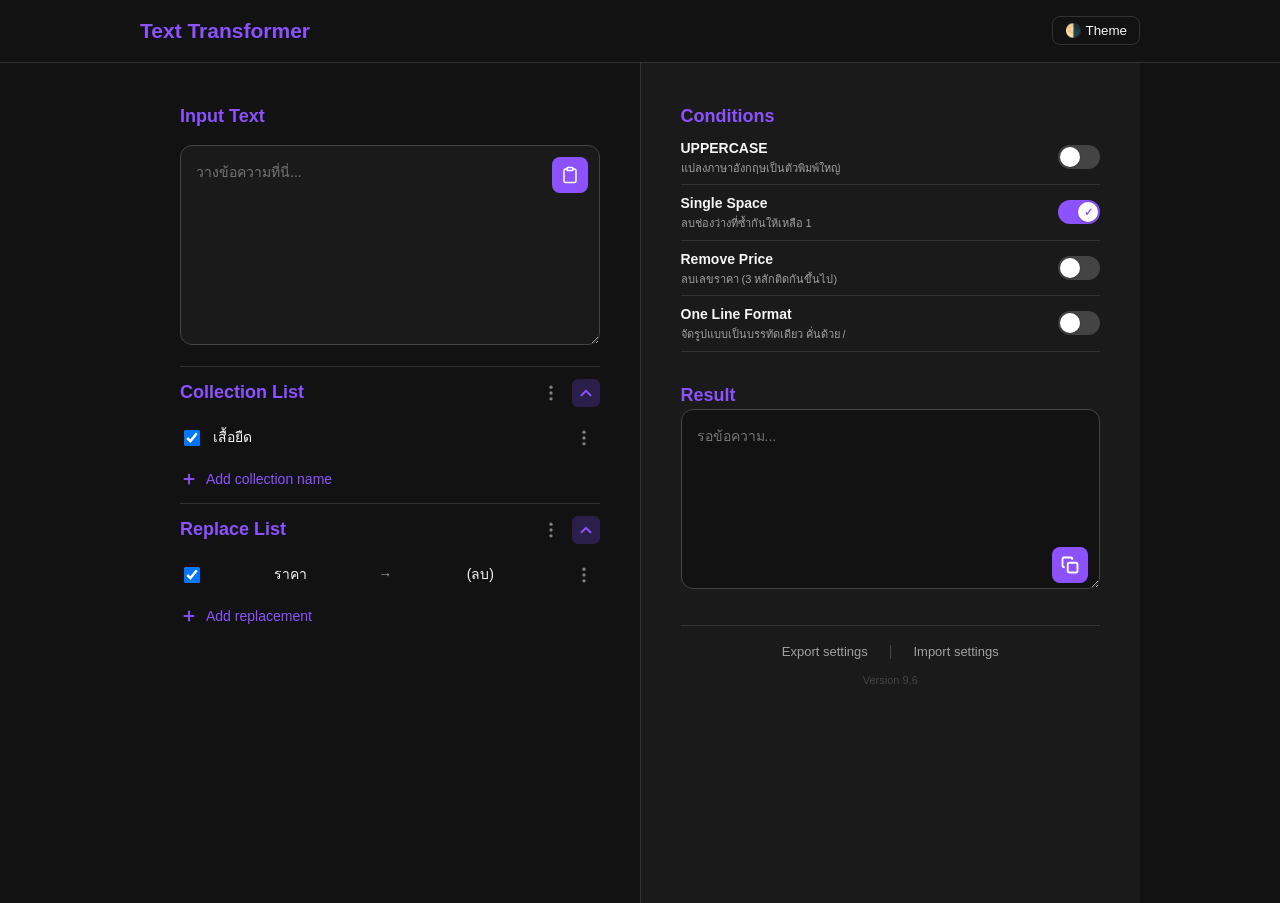
==== dashboard.html @ 45de8140 "Update dashboard.html" ====
<!DOCTYPE html>
<html lang="th" data-theme="dark">
<head>
    <meta charset="UTF-8">
    <meta name="viewport" content="width=device-width, initial-scale=1.0, maximum-scale=1.0, user-scalable=no">
    <title>Text Transformer V9.6</title>
    <style>
        /* --- Root & Theme --- */
        :root {
            --x-bg-main: hsl(0, 0%, 100%);
            --x-bg-subdued: hsl(0, 0%, 96%); 
            --x-border: hsl(0, 0%, 87%);
            --x-border-dark: hsl(0, 0%, 84%);
            --x-text-main: hsl(0, 0%, 0%);
            --x-text-subdued: hsl(0, 0%, 44%);
            --x-primary: #5b00ed; 
            --x-primary-hover: #4a00c2;
            --x-primary-light: #F5F6FF;
            --x-setting-gray: #808080;
            --x-danger: #D91C1C;
            --x-radius-base: 8px;
            --x-radius-large: 12px;
            --x-shadow-base: 0 4px 12px rgba(0, 0, 0, 0.1);
            --x-shadow-modal: 0 10px 30px rgba(0, 0, 0, 0.2);
            --x-font-family: -apple-system, BlinkMacSystemFont, "Segoe UI", Roboto, sans-serif;
        }

        [data-theme="dark"] {
            --x-bg-main: #121212; --x-bg-subdued: #1A1A1A; --x-border: #333333;
            --x-border-dark: #444444; --x-text-main: #F5F5F5; --x-text-subdued: #A0A0A0;
            --x-primary: #8C52FF; --x-primary-light: #2A1E4A;
        }

        html { font-size: 62.5%; }
        body { 
            font-family: var(--x-font-family); font-size: 1.4rem; line-height: 1.5;
            margin: 0; background-color: var(--x-bg-main); color: var(--x-text-main);
            display: flex; flex-direction: column; min-height: 100vh; overflow-x: hidden;
            transition: background-color 0.3s, color 0.3s;
        }

        ::-webkit-scrollbar { width: 0.6rem; height: 0.6rem; }
        ::-webkit-scrollbar-track { background: transparent; }
        ::-webkit-scrollbar-thumb { background-color: var(--x-border-dark); border-radius: 1rem; }

        /* Header */
        .top-header { background: var(--x-bg-main); border-bottom: 1px solid var(--x-border); padding: 1.5rem 2rem; position: sticky; top:0; z-index: 1000;}
        .header-content { max-width: 1000px; margin: 0 auto; display: flex; justify-content: space-between; align-items: center; }
        .header-logo { font-size: 2.1rem; font-weight: bold; color: var(--x-primary); }

        /* Layout */
        .layout-container { display: flex; flex: 1; width: 100%; max-width: 1000px; margin: 0 auto; align-items: flex-start;}
        .management-panel { flex: 1; padding: 4rem; box-sizing: border-box; }
        .summary-panel { 
            flex: 1; background-color: var(--x-bg-subdued); border-left: 1px solid var(--x-border);
            position: sticky; top: 6rem; height: calc(100vh - 6rem); padding: 4rem; box-sizing: border-box; overflow-y: auto;
        }

        /* --- Sections & Collapsible --- */
        .section-title { font-size: 1.8rem; font-weight: bold; color: var(--x-primary); margin: 0;}
        .collapsible-section { border-top: 1px solid var(--x-border); padding-top: 1rem; margin-top: 1rem; }
        .section-header { display: flex; justify-content: space-between; align-items: center; padding-bottom: 0.5rem; }
        
        .header-actions { display: flex; gap: 0.5rem; align-items: center; }

        .chevron-box { 
            background: var(--x-primary-light); color: var(--x-primary); 
            width: 2.8rem; height: 2.8rem; border-radius: 0.6rem; 
            display: flex; align-items: center; justify-content: center; 
            transition: transform 0.3s cubic-bezier(0.4, 0, 0.2, 1); cursor: pointer;
        }
        .collapsible-section.collapsed .chevron-box { transform: rotate(180deg); }
        .collapsible-section.collapsed .section-body { display: none; }

        /* Textarea Style */
        .output-wrapper { position: relative; width: 100%; margin-bottom: 1.5rem;}
        textarea.final-output { 
            width: 100%; background: var(--x-bg-subdued); border: 1px solid var(--x-border-dark); 
            border-radius: var(--x-radius-large); padding: 1.5rem; padding-bottom: 1.5rem; 
            font-family: inherit; font-size: 1.4rem; color: var(--x-text-main); resize: vertical; outline: none; box-sizing: border-box; transition: 0.2s;
        }
        textarea.final-output:focus { border-color: var(--x-primary); background: var(--x-bg-main); box-shadow: 0 0 0 1px var(--x-primary);}
        
        .btn-copy-inline {
            position: absolute; bottom: 1.2rem; right: 1.2rem;
            background: var(--x-primary); color: white; border: none;
            width: 3.6rem; height: 3.6rem; border-radius: var(--x-radius-base);
            display: flex; align-items: center; justify-content: center;
            cursor: pointer; transition: 0.2s;
        }
        .btn-copy-inline:hover { background: var(--x-primary-hover); }
        .btn-paste-inline { top: 1.2rem; bottom: auto; }

        /* --- iOS Toggle Switch --- */
        .shipping-item { display: flex; align-items: center; padding: 0.8rem 0; border-bottom: 1px solid var(--x-border); gap: 1rem; }
        .shipping-item:last-child { border-bottom: none; }
        .shipping-text { flex: 1; }
        .shipping-title { font-size: 1.4rem; font-weight: 600; color: var(--x-text-main); }
        .shipping-subtitle { font-size: 1.1rem; color: var(--x-text-subdued); margin-top: 0.1rem;}
        
        .ios-switch { position: relative; display: inline-block; width: 4.2rem; height: 2.4rem; flex-shrink: 0; }
        .ios-switch input { opacity: 0; width: 0; height: 0; }
        .slider { position: absolute; inset: 0; background-color: var(--x-border-dark); border-radius: 3rem; transition: .3s; cursor: pointer;}
        .slider:before { 
            position: absolute; content: ""; height: 2rem; width: 2rem; left: 0.2rem; bottom: 0.2rem; 
            background-color: white; border-radius: 50%; transition: .3s; 
            display: flex; align-items: center; justify-content: center; box-shadow: 0 1px 3px rgba(0,0,0,0.2);
            font-size: 1.1rem; font-weight: bold;
        }
        input:checked + .slider { background-color: var(--x-primary); }
        input:checked + .slider:before { transform: translateX(1.8rem); content: '✓'; color: var(--x-primary); }

        /* --- List --- */
        .list-item-row { 
            display: flex; align-items: center; gap: 1rem; padding: 0.8rem 0; 
            border-bottom: 1px solid var(--x-border); background: transparent; 
        }
        .list-item-row:last-child { border-bottom: none; }
        
        .list-info { flex: 1; font-size: 1.4rem; color: var(--x-text-main); width: 100%;}
        .list-info.grid-mode { display: grid; grid-template-columns: 1fr 2rem 1fr; gap: 0.8rem; align-items: center; }
        .list-pill { font-weight: 500; white-space: nowrap; overflow: hidden; text-overflow: ellipsis; background: transparent; border: none; padding: 0; width: 100%; }
        .list-pill.center-text { text-align: center; }

        .btn-add { 
            width: 100%; text-align: left; background: transparent; border: none; 
            color: var(--x-primary); font-size: 1.4rem; cursor: pointer; padding: 0.8rem 0 0.5rem 0; 
            display: flex; align-items: center; gap: 0.8rem; font-weight: 500;
        }
        .btn-add svg { stroke-width: 2.5; width: 1.8rem; height: 1.8rem; }
        .btn-add:hover { text-decoration: underline; }

        /* --- Dropdown Menu --- */
        .dropdown-container { position: relative; display: inline-block; }
        .dropdown-menu {
            position: absolute; right: 0; top: calc(100% + 8px);
            background: var(--x-bg-main); border: 1px solid var(--x-border);
            border-radius: var(--x-radius-base); box-shadow: var(--x-shadow-base);
            z-index: 2000; min-width: 140px; display: none; flex-direction: column;
            padding: 8px 0;
        }
        .dropdown-menu.show { display: flex; }
        .dropdown-item { padding: 10px 16px; cursor: pointer; font-size: 1.4rem; color: var(--x-text-main); transition: 0.2s; white-space: nowrap;}
        .dropdown-item:hover { background: var(--x-bg-subdued); }
        .dropdown-item.edit { color: var(--x-primary); }
        .dropdown-item.delete { color: var(--x-danger); }
        
        .option-btn { 
            width: 3.2rem; height: 3.2rem; background: transparent; color: var(--x-setting-gray); 
            border-radius: 50%; display: flex; align-items: center; justify-content: center; 
            border: none; cursor: pointer; padding: 0; transition: 0.2s;
        }
        .option-btn:hover { background: var(--x-bg-subdued); color: var(--x-text-main); }

        /* --- Modal Popup System --- */
        .modal-overlay {
            position: fixed; inset: 0; background: rgba(0,0,0,0.5); z-index: 3000;
            display: none; align-items: center; justify-content: center; opacity: 0; transition: 0.3s;
        }
        .modal-overlay.show { display: flex; opacity: 1; }
        .modal-overlay.top-tier { z-index: 4000; } 
        
        .modal-content {
            background: var(--x-bg-main); border-radius: var(--x-radius-large); width: 100%; max-width: 400px;
            box-shadow: var(--x-shadow-modal); overflow: hidden; transform: translateY(20px); transition: 0.3s;
        }
        .modal-header { padding: 2rem; border-bottom: 1px solid var(--x-border); font-size: 1.6rem; font-weight: bold; color: var(--x-text-main); }
        .modal-body { padding: 2rem; display: flex; flex-direction: column; gap: 1.5rem; }
        .modal-body label { font-size: 1.3rem; color: var(--x-text-subdued); font-weight: 500; margin-bottom: -0.5rem;}
        .modal-body input { 
            width: 100%; background: transparent; border: 1px solid var(--x-border-dark); 
            padding: 1.2rem; border-radius: var(--x-radius-base); color: var(--x-text-main); font-size: 1.4rem; box-sizing: border-box;
        }
        .modal-body input:focus { border-color: var(--x-primary); outline: none; }
        .modal-footer { padding: 1.5rem 2rem; border-top: 1px solid var(--x-border); display: flex; justify-content: flex-end; gap: 1rem; background: var(--x-bg-subdued);}
        
        .btn-modal { padding: 1rem 1.6rem; border-radius: var(--x-radius-base); border: 1px solid var(--x-border-dark); background: var(--x-bg-main); color: var(--x-text-main); cursor: pointer; font-size: 1.4rem; font-weight: 500;}
        .btn-modal.save { background: var(--x-primary); color: white; border-color: var(--x-primary); }

        /* Footer */
        .footer-links { display: flex; gap: 1.5rem; justify-content: center; align-items: center; margin-top: 3rem; padding-top: 1.5rem; border-top: 1px solid var(--x-border); }
        .btn-text { background: none; border: none; color: var(--x-text-subdued); cursor: pointer; font-size: 1.3rem; }

        @media (max-width: 800px) {
            .layout-container { flex-direction: column; }
            .summary-panel { position: static; height: auto; border-left: none; width: 100%; border-top: 1px solid var(--x-border); padding: 3rem 2rem;}
            .management-panel { padding: 3rem 2rem; width: 100%; }
        }
    </style>
</head>
<body>

    <header class="top-header">
        <div class="header-content">
            <div class="header-logo">Text Transformer</div>
            <button onclick="toggleTheme()" style="background:none; border:1px solid var(--x-border); padding:0.6rem 1.2rem; border-radius:var(--x-radius-base); cursor:pointer; color:inherit; font-weight:500;">🌗 Theme</button>
        </div>
    </header>

    <div class="layout-container">
        <main class="management-panel">
            <div style="margin-bottom: 1.5rem;"><h2 class="section-title">Input Text</h2></div>
            <div class="output-wrapper">
                <textarea id="inputText" class="final-output" style="min-height: 200px;" placeholder="วางข้อความที่นี่..." oninput="processText()"></textarea>
                <button class="btn-copy-inline btn-paste-inline" onclick="pasteText()" title="Paste Text">
                    <svg width="18" height="18" viewBox="0 0 24 24" fill="none" stroke="currentColor" stroke-width="2" stroke-linecap="round" stroke-linejoin="round"><path d="M16 4h2a2 2 0 0 1 2 2v14a2 2 0 0 1-2 2H6a2 2 0 0 1-2-2V6a2 2 0 0 1 2-2h2"></path><rect x="8" y="2" width="8" height="4" rx="1" ry="1"></rect></svg>
                </button>
            </div>

            <div class="collapsible-section" id="sec-collection">
                <div class="section-header">
                    <h2 class="section-title">Collection List</h2>
                    <div class="header-actions">
                        <div class="dropdown-container">
                            <button class="option-btn" onclick="toggleDropdown(event, this)">
                                <svg viewBox="0 0 24 24" width="20" height="20" fill="currentColor"><circle cx="12" cy="5" r="2"/><circle cx="12" cy="12" r="2"/><circle cx="12" cy="19" r="2"/></svg>
                            </button>
                            <div class="dropdown-menu">
                                <div class="dropdown-item" onclick="bulkAction('collection', 'selectAll')">Select All</div>
                                <div class="dropdown-item" onclick="bulkAction('collection', 'deselectAll')">Deselect All</div>
                                <div class="dropdown-item delete" onclick="bulkAction('collection', 'deleteSelected')">Delete Selected</div>
                            </div>
                        </div>
                        <div class="chevron-box" onclick="toggleSection('sec-collection')">
                            <svg width="18" height="18" viewBox="0 0 24 24" fill="none" stroke="currentColor" stroke-width="2.5" stroke-linecap="round"><polyline points="18 15 12 9 6 15"></polyline></svg>
                        </div>
                    </div>
                </div>
                <div class="section-body">
                    <div id="collectionInputs"></div>
                    <button class="btn-add" onclick="openModal('collection')">
                        <svg viewBox="0 0 24 24" fill="none" stroke="currentColor"><line x1="12" y1="5" x2="12" y2="19"></line><line x1="5" y1="12" x2="19" y2="12"></line></svg>
                        Add collection name
                    </button>
                </div>
            </div>

            <div class="collapsible-section" id="sec-replace">
                <div class="section-header">
                    <h2 class="section-title">Replace List</h2>
                    <div class="header-actions">
                        <div class="dropdown-container">
                            <button class="option-btn" onclick="toggleDropdown(event, this)">
                                <svg viewBox="0 0 24 24" width="20" height="20" fill="currentColor"><circle cx="12" cy="5" r="2"/><circle cx="12" cy="12" r="2"/><circle cx="12" cy="19" r="2"/></svg>
                            </button>
                            <div class="dropdown-menu">
                                <div class="dropdown-item" onclick="bulkAction('replace', 'selectAll')">Select All</div>
                                <div class="dropdown-item" onclick="bulkAction('replace', 'deselectAll')">Deselect All</div>
                                <div class="dropdown-item delete" onclick="bulkAction('replace', 'deleteSelected')">Delete Selected</div>
                            </div>
                        </div>
                        <div class="chevron-box" onclick="toggleSection('sec-replace')">
                            <svg width="18" height="18" viewBox="0 0 24 24" fill="none" stroke="currentColor" stroke-width="2.5" stroke-linecap="round"><polyline points="18 15 12 9 6 15"></polyline></svg>
                        </div>
                    </div>
                </div>
                <div class="section-body">
                    <div id="replaceInputs"></div>
                    <button class="btn-add" onclick="openModal('replace')">
                        <svg viewBox="0 0 24 24" fill="none" stroke="currentColor"><line x1="12" y1="5" x2="12" y2="19"></line><line x1="5" y1="12" x2="19" y2="12"></line></svg>
                        Add replacement
                    </button>
                </div>
            </div>
        </main>

        <aside class="summary-panel">
            <h2 class="section-title" style="margin-top:0;">Conditions</h2>

            <div class="shipping-item">
                <div class="shipping-text">
                    <div class="shipping-title">UPPERCASE</div>
                    <div class="shipping-subtitle">แปลงภาษาอังกฤษเป็นตัวพิมพ์ใหญ่</div>
                </div>
                <label class="ios-switch"><input type="checkbox" class="save-state" id="opt_upper" onchange="processText()"><span class="slider"></span></label>
            </div>
            
            <div class="shipping-item">
                <div class="shipping-text">
                    <div class="shipping-title">Single Space</div>
                    <div class="shipping-subtitle">ลบช่องว่างที่ซ้ำกันให้เหลือ 1</div>
                </div>
                <label class="ios-switch"><input type="checkbox" class="save-state" id="opt_clean_space" onchange="processText()" checked><span class="slider"></span></label>
            </div>
            
            <div class="shipping-item">
                <div class="shipping-text">
                    <div class="shipping-title">Remove Price</div>
                    <div class="shipping-subtitle">ลบเลขราคา (3 หลักติดกันขึ้นไป)</div>
                </div>
                <label class="ios-switch"><input type="checkbox" class="save-state" id="opt_remove_prices" onchange="processText()"><span class="slider"></span></label>
            </div>

            <div class="shipping-item">
                <div class="shipping-text">
                    <div class="shipping-title">One Line Format</div>
                    <div class="shipping-subtitle">จัดรูปแบบเป็นบรรทัดเดียว คั่นด้วย /</div>
                </div>
                <label class="ios-switch"><input type="checkbox" class="save-state" id="opt_one_line" onchange="processText()"><span class="slider"></span></label>
            </div>

            <h2 class="section-title" style="margin-top:3rem;">Result</h2>
            <div class="output-wrapper" style="margin-bottom: 0;">
                <textarea id="outputText" class="final-output" style="min-height: 180px; background: var(--x-bg-main);" readonly placeholder="รอข้อความ..."></textarea>
                <button class="btn-copy-inline" onclick="copyText(this)" title="Copy Result">
                    <svg width="18" height="18" viewBox="0 0 24 24" fill="none" stroke="currentColor" stroke-width="2.5"><rect x="9" y="9" width="13" height="13" rx="2" ry="2"></rect><path d="M5 15H4a2 2 0 0 1-2-2V4a2 2 0 0 1 2-2h9a2 2 0 0 1 2 2v1"></path></svg>
                </button>
            </div>

            <div class="footer-links">
                <button class="btn-text" onclick="exportData()">Export settings</button>
                <span style="color:var(--x-border-dark);">|</span>
                <button class="btn-text" onclick="importData()">Import settings</button>
            </div>
            <div style="text-align: center; color: var(--x-border-dark); font-size: 1.1rem; margin-top: 1rem;">Version 9.6</div>
        </aside>
    </div>

    <div class="modal-overlay" id="generalModal">
        <div class="modal-content">
            <div class="modal-header" id="modalTitle">Add Item</div>
            <div class="modal-body">
                <div><label id="lblFrom">ข้อความ</label><input type="text" id="modalFrom" placeholder="..."></div>
                <div id="modalToContainer"><label>เปลี่ยนเป็น (To)</label><input type="text" id="modalTo" placeholder="เว้นว่าง = ลบ"></div>
            </div>
            <div class="modal-footer">
                <button class="btn-modal" onclick="closeModal()">Cancel</button>
                <button class="btn-modal save" onclick="saveModal()">Save</button>
            </div>
        </div>
    </div>

    <div class="modal-overlay top-tier" id="sysModal">
        <div class="modal-content">
            <div class="modal-header" id="sysModalTitle">Alert</div>
            <div class="modal-body"><div id="sysModalMessage"></div><input type="text" id="sysModalInput" style="display:none; width: 100%;"></div>
            <div class="modal-footer">
                <button class="btn-modal" id="sysModalCancel" onclick="closeSysModal()">Cancel</button>
                <button class="btn-modal save" id="sysModalConfirm">OK</button>
            </div>
        </div>
    </div>

    <script>
        let currentEditingRow = null;
        let currentModalMode = 'replace';

        const savedTheme = localStorage.getItem('tt_theme') || 'dark';
        document.documentElement.setAttribute('data-theme', savedTheme);

        function toggleTheme() {
            const current = document.documentElement.getAttribute('data-theme');
            const target = current === 'dark' ? 'light' : 'dark';
            document.documentElement.setAttribute('data-theme', target);
            localStorage.setItem('tt_theme', target);
        }

        // --- System Modal ---
        let sysModalCallback = null;
        function showSystemModal(config) {
            document.getElementById('sysModalTitle').innerText = config.title || 'Notification';
            const msgEl = document.getElementById('sysModalMessage');
            if(config.message) { msgEl.innerHTML = config.message; msgEl.style.display = 'block'; }
            else { msgEl.style.display = 'none'; }
            const inpEl = document.getElementById('sysModalInput');
            if(config.type === 'prompt') { inpEl.style.display = 'block'; inpEl.value = config.value || ''; if(config.readonly) inpEl.setAttribute('readonly', 'true'); else inpEl.removeAttribute('readonly'); }
            else { inpEl.style.display = 'none'; }
            if(config.hideCancel) document.getElementById('sysModalCancel').style.display = 'none';
            else document.getElementById('sysModalCancel').style.display = 'block';
            sysModalCallback = config.onConfirm || null;
            document.getElementById('sysModal').classList.add('show');
            if(config.type === 'prompt' && !config.readonly) setTimeout(() => inpEl.focus(), 100);
        }
        function closeSysModal() { document.getElementById('sysModal').classList.remove('show'); }
        document.getElementById('sysModalConfirm').onclick = () => {
            let val = document.getElementById('sysModalInput').value;
            if (sysModalCallback) sysModalCallback(val);
            closeSysModal();
        };

        function toggleSection(id) {
            document.getElementById(id).classList.toggle('collapsed');
            saveSettings(); 
        }

        function toggleDropdown(e, btn) {
            e.stopPropagation();
            const menu = btn.nextElementSibling;
            const isShowing = menu.classList.contains('show');
            document.querySelectorAll('.dropdown-menu').forEach(m => m.classList.remove('show'));
            if (!isShowing) menu.classList.add('show');
        }
        window.onclick = () => document.querySelectorAll('.dropdown-menu').forEach(m => m.classList.remove('show'));

        // --- Bulk Actions ---
        function bulkAction(type, action) {
            const containerId = type === 'collection' ? 'collectionInputs' : 'replaceInputs';
            const container = document.getElementById(containerId);
            if (!container) return;

            if (action === 'selectAll') {
                container.querySelectorAll('.list-check').forEach(cb => cb.checked = true);
                processText();
            } else if (action === 'deselectAll') {
                container.querySelectorAll('.list-check').forEach(cb => cb.checked = false);
                processText();
            } else if (action === 'deleteSelected') {
                const selectedRows = Array.from(container.querySelectorAll('.list-item-row')).filter(row => row.querySelector('.list-check').checked);
                
                if (selectedRows.length === 0) {
                    showSystemModal({ type: 'alert', title: 'แจ้งเตือน', message: 'กรุณาเลือกอย่างน้อย 1 รายการเพื่อลบ', hideCancel: true });
                    return;
                }
                
                showSystemModal({
                    title: 'ยืนยันการลบ',
                    message: `คุณต้องการลบ ${selectedRows.length} รายการที่เลือก ใช่หรือไม่?`,
                    onConfirm: () => {
                        selectedRows.forEach(row => row.remove());
                        processText();
                    }
                });
            }
        }

        function renderListRow(mode, from, to = "", checked = true) {
            const container = document.getElementById(mode === 'replace' ? 'replaceInputs' : 'collectionInputs');
            const row = document.createElement('div');
            row.className = 'list-item-row';
            let infoHtml = mode === 'replace' ? 
                `<div class="list-info grid-mode"><div class="list-pill center-text rep-from-text">${from}</div><div style="color:var(--x-text-subdued); text-align:center;">→</div><div class="list-pill center-text rep-to-text">${to || '(ลบ)'}</div></div>` :
                `<div class="list-info block-mode"><div class="list-pill left-text rep-from-text">${from}</div></div>`;
            row.innerHTML = `<input type="checkbox" class="list-check" ${checked ? 'checked' : ''} onchange="processText()" style="width:1.6rem; height:1.6rem;">${infoHtml}<input type="hidden" class="val-from" value="${from}">${mode === 'replace' ? `<input type="hidden" class="val-to" value="${to}">` : ''}<div class="dropdown-container"><button class="option-btn" onclick="toggleDropdown(event, this)"><svg viewBox="0 0 24 24" width="20" height="20" fill="currentColor"><circle cx="12" cy="5" r="2"/><circle cx="12" cy="12" r="2"/><circle cx="12" cy="19" r="2"/></svg></button><div class="dropdown-menu"><div class="dropdown-item edit" onclick="openModal('${mode}', this)">Edit</div><div class="dropdown-item delete" onclick="deleteListRow(this)">Delete</div></div></div>`;
            container.appendChild(row);
        }

        function deleteListRow(btn) { btn.closest('.list-item-row').remove(); processText(); }

        function openModal(mode, btn = null) {
            currentModalMode = mode;
            currentEditingRow = btn ? btn.closest('.list-item-row') : null;
            document.getElementById('modalTitle').innerText = mode === 'replace' ? 'Replacement' : 'Collection';
            document.getElementById('modalToContainer').style.display = mode === 'replace' ? 'block' : 'none';
            document.getElementById('modalFrom').value = currentEditingRow ? currentEditingRow.querySelector('.val-from').value : '';
            if(mode === 'replace') document.getElementById('modalTo').value = currentEditingRow ? currentEditingRow.querySelector('.val-to').value : '';
            document.getElementById('generalModal').classList.add('show');
        }

        function closeModal() { document.getElementById('generalModal').classList.remove('show'); }

        function saveModal() {
            const from = document.getElementById('modalFrom').value.trim();
            const to = document.getElementById('modalTo').value.trim();
            if(!from) return;
            if(currentEditingRow) {
                currentEditingRow.querySelector('.val-from').value = from;
                currentEditingRow.querySelector('.rep-from-text').innerText = from;
                if(currentModalMode === 'replace') {
                    currentEditingRow.querySelector('.val-to').value = to;
                    currentEditingRow.querySelector('.rep-to-text').innerText = to || '(ลบ)';
                }
            } else renderListRow(currentModalMode, from, to, true);
            closeModal(); processText();
        }

        // --- Core Logic V9.6 (Strict One-Line Formatting) ---
        function processText() {
            let originalText = document.getElementById('inputText').value;
            let text = originalText;

            // 1. Replace List 
            document.querySelectorAll('#replaceInputs .list-item-row').forEach(row => {
                if (row.querySelector('.list-check').checked) {
                    const from = row.querySelector('.val-from').value;
                    const to = row.querySelector('.val-to').value;
                    if (from) text = text.replace(new RegExp(from.replace(/[.*+?^${}()|[\]\\]/g, '\\$&'), 'gi'), to);
                }
            });

            // 2. Detect Collections 
            let activeCols = Array.from(document.querySelectorAll('#collectionInputs .list-item-row'))
                .filter(r => r.querySelector('.list-check').checked)
                .map(r => r.querySelector('.val-from').value.toUpperCase());

            let lines = text.split('\n').map(s => s.trim()).filter(s => s !== '');
            
            let blocks = [];
            let currentBlock = { colName: "", items: [] };

            for (let line of lines) {
                let isCollection = activeCols.find(c => line.toUpperCase().includes(c));
                
                if (isCollection) {
                    if (currentBlock.colName || currentBlock.items.length > 0) {
                        blocks.push(currentBlock);
                    }
                    currentBlock = { colName: line, items: [] };
                } else {
                    currentBlock.items.push(line);
                }
            }
            if (currentBlock.colName || currentBlock.items.length > 0) {
                blocks.push(currentBlock);
            }

            // 3. จัด Format การแสดงผล 
            let isOneLine = document.getElementById('opt_one_line').checked;
            
            let formattedBlocks = blocks.map(block => {
                if (block.items.length === 0) {
                    return block.colName ? `${block.colName} =` : "";
                }

                let itemsStr = isOneLine ? block.items.join(' / ') : block.items.join('\n');
                
                if (block.colName) {
                    return isOneLine ? `${block.colName} = ${itemsStr}` : `${block.colName} =\n${itemsStr}`;
                } else {
                    return itemsStr;
                }
            }).filter(str => str !== ""); // กรองบรรทัดว่างออก

            // --- หัวใจสำคัญของ V9.6: ถ้าเปิด One Line ให้เอาบล็อกมาต่อกันด้วย / แทนการขึ้นบรรทัดใหม่ ---
            let final = isOneLine ? formattedBlocks.join(' / ') : formattedBlocks.join('\n');

            // 4. Conditions
            if (document.getElementById('opt_upper').checked) final = final.toUpperCase();
            if (document.getElementById('opt_remove_prices').checked) final = final.replace(/\d{3,}/g, '');
            if (document.getElementById('opt_clean_space').checked) final = final.replace(/ {2,}/g, ' ');

            // ทำความสะอาดพวก / ซ้อน / เผื่อไว้
            document.getElementById('outputText').value = final.replace(/ = \/ /g, ' = ').replace(/ = $/g, ' =').trim();
            saveSettings();
        }

        function saveSettings() {
            const settings = { options: {}, replaceList: [], collectionList: [], layout: {} };
            document.querySelectorAll('.save-state').forEach(el => settings.options[el.id] = el.checked);
            settings.layout = { col: document.getElementById('sec-collection').classList.contains('collapsed'), rep: document.getElementById('sec-replace').classList.contains('collapsed') };
            document.querySelectorAll('#replaceInputs .list-item-row').forEach(r => settings.replaceList.push({ f: r.querySelector('.val-from').value, t: r.querySelector('.val-to').value, a: r.querySelector('.list-check').checked }));
            document.querySelectorAll('#collectionInputs .list-item-row').forEach(r => settings.collectionList.push({ f: r.querySelector('.val-from').value, a: r.querySelector('.list-check').checked }));
            localStorage.setItem('tt_config_v9_6', JSON.stringify(settings));
        }

        function loadSettings() {
            const saved = localStorage.getItem('tt_config_v9_6') || localStorage.getItem('tt_config_v9_5');
            if (saved) {
                const config = JSON.parse(saved);
                for (let id in config.options) if (document.getElementById(id)) document.getElementById(id).checked = config.options[id];
                if(config.layout.col) document.getElementById('sec-collection').classList.add('collapsed');
                if(config.layout.rep) document.getElementById('sec-replace').classList.add('collapsed');
                config.replaceList.forEach(i => renderListRow('replace', i.f, i.t, i.a));
                config.collectionList.forEach(i => renderListRow('collection', i.f, "", i.a));
            } else {
                renderListRow('replace', "ราคา", ""); renderListRow('collection', "เสื้อยืด", "");
            }
            processText();
        }

        function exportData() {
            const encoded = btoa(encodeURIComponent(localStorage.getItem('tt_config_v9_6')));
            showSystemModal({ type: 'prompt', title: 'Export', message: 'คัดลอกรหัสนี้ไปใช้ Import:', value: encoded, readonly: true, hideCancel: true });
        }

        function importData() {
            showSystemModal({ type: 'prompt', title: 'Import', message: 'วางรหัส Export ที่นี่:', onConfirm: (code) => {
                try { const decoded = decodeURIComponent(atob(code)); JSON.parse(decoded); localStorage.setItem('tt_config_v9_6', decoded); loadSettings(); } catch(e) {}
            }});
        }

        async function pasteText() { try { document.getElementById('inputText').value = await navigator.clipboard.readText(); processText(); } catch (e) {} }
        
        function copyText(btn) { 
            const el = document.getElementById('outputText'); 
            el.select(); 
            document.execCommand('copy'); 
            window.getSelection().removeAllRanges();
            btn.style.transform = 'scale(0.9)';
            setTimeout(() => btn.style.transform = 'scale(1)', 150);
        }

        window.onload = loadSettings;
    </script>
</body>
</html>
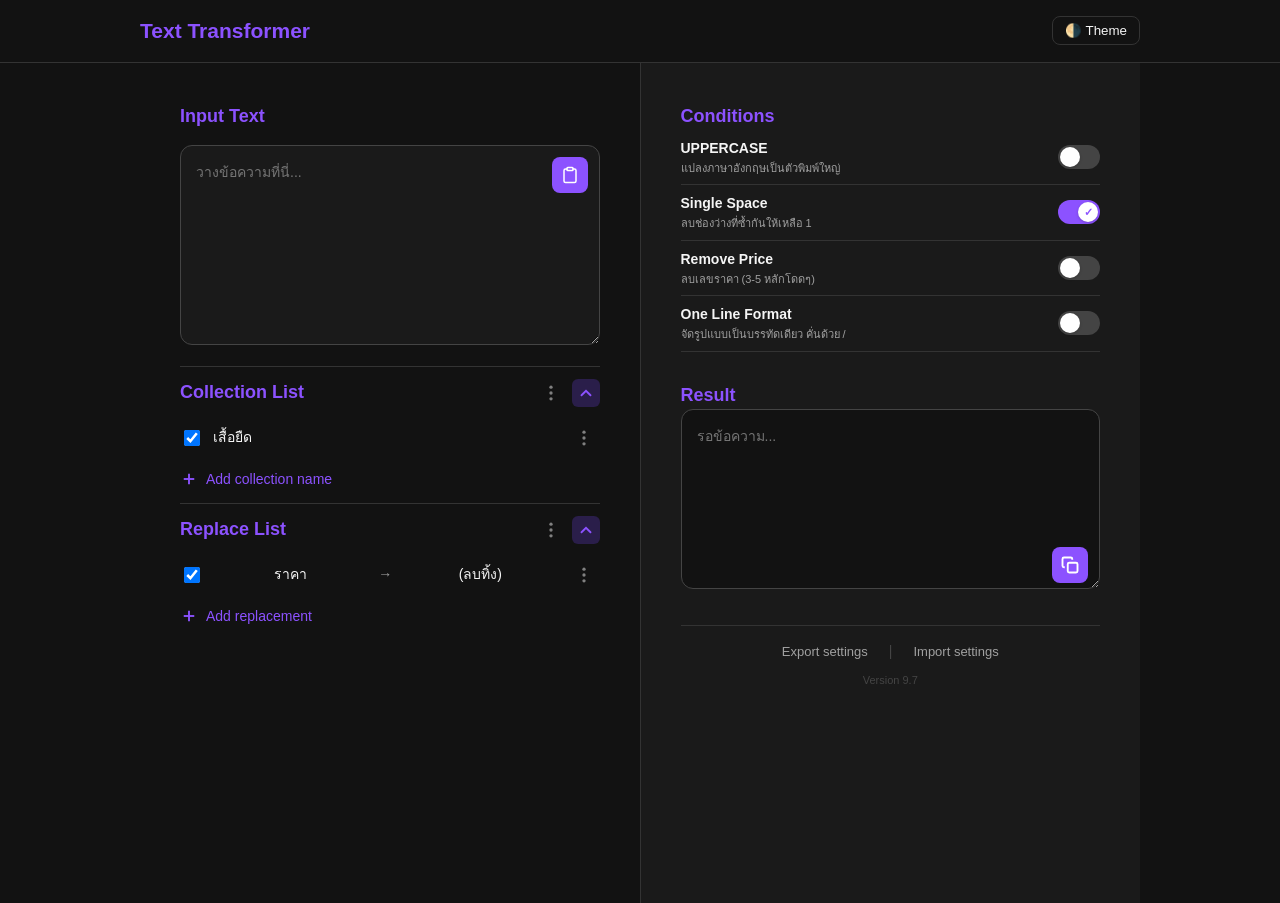
==== commit 0dee3e24: "Update dashboard.html" ====
--- a/dashboard.html
+++ b/dashboard.html
@@ -3,7 +3,7 @@
 <head>
     <meta charset="UTF-8">
     <meta name="viewport" content="width=device-width, initial-scale=1.0, maximum-scale=1.0, user-scalable=no">
-    <title>Text Transformer V9.6</title>
+    <title>Text Transformer V9.7</title>
     <style>
         /* --- Root & Theme --- */
         :root {
@@ -60,9 +60,7 @@
         .section-title { font-size: 1.8rem; font-weight: bold; color: var(--x-primary); margin: 0;}
         .collapsible-section { border-top: 1px solid var(--x-border); padding-top: 1rem; margin-top: 1rem; }
         .section-header { display: flex; justify-content: space-between; align-items: center; padding-bottom: 0.5rem; }
-        
         .header-actions { display: flex; gap: 0.5rem; align-items: center; }
-
         .chevron-box { 
             background: var(--x-primary-light); color: var(--x-primary); 
             width: 2.8rem; height: 2.8rem; border-radius: 0.6rem; 
@@ -111,71 +109,39 @@
         input:checked + .slider:before { transform: translateX(1.8rem); content: '✓'; color: var(--x-primary); }
 
         /* --- List --- */
-        .list-item-row { 
-            display: flex; align-items: center; gap: 1rem; padding: 0.8rem 0; 
-            border-bottom: 1px solid var(--x-border); background: transparent; 
-        }
+        .list-item-row { display: flex; align-items: center; gap: 1rem; padding: 0.8rem 0; border-bottom: 1px solid var(--x-border); background: transparent; }
         .list-item-row:last-child { border-bottom: none; }
-        
         .list-info { flex: 1; font-size: 1.4rem; color: var(--x-text-main); width: 100%;}
         .list-info.grid-mode { display: grid; grid-template-columns: 1fr 2rem 1fr; gap: 0.8rem; align-items: center; }
         .list-pill { font-weight: 500; white-space: nowrap; overflow: hidden; text-overflow: ellipsis; background: transparent; border: none; padding: 0; width: 100%; }
         .list-pill.center-text { text-align: center; }
-
-        .btn-add { 
-            width: 100%; text-align: left; background: transparent; border: none; 
-            color: var(--x-primary); font-size: 1.4rem; cursor: pointer; padding: 0.8rem 0 0.5rem 0; 
-            display: flex; align-items: center; gap: 0.8rem; font-weight: 500;
-        }
+        .btn-add { width: 100%; text-align: left; background: transparent; border: none; color: var(--x-primary); font-size: 1.4rem; cursor: pointer; padding: 0.8rem 0 0.5rem 0; display: flex; align-items: center; gap: 0.8rem; font-weight: 500; }
         .btn-add svg { stroke-width: 2.5; width: 1.8rem; height: 1.8rem; }
-        .btn-add:hover { text-decoration: underline; }
-
-        /* --- Dropdown Menu --- */
+
+        /* --- Dropdown --- */
         .dropdown-container { position: relative; display: inline-block; }
-        .dropdown-menu {
-            position: absolute; right: 0; top: calc(100% + 8px);
-            background: var(--x-bg-main); border: 1px solid var(--x-border);
-            border-radius: var(--x-radius-base); box-shadow: var(--x-shadow-base);
-            z-index: 2000; min-width: 140px; display: none; flex-direction: column;
-            padding: 8px 0;
-        }
+        .dropdown-menu { position: absolute; right: 0; top: calc(100% + 8px); background: var(--x-bg-main); border: 1px solid var(--x-border); border-radius: var(--x-radius-base); box-shadow: var(--x-shadow-base); z-index: 2000; min-width: 140px; display: none; flex-direction: column; padding: 8px 0; }
         .dropdown-menu.show { display: flex; }
         .dropdown-item { padding: 10px 16px; cursor: pointer; font-size: 1.4rem; color: var(--x-text-main); transition: 0.2s; white-space: nowrap;}
         .dropdown-item:hover { background: var(--x-bg-subdued); }
-        .dropdown-item.edit { color: var(--x-primary); }
         .dropdown-item.delete { color: var(--x-danger); }
-        
-        .option-btn { 
-            width: 3.2rem; height: 3.2rem; background: transparent; color: var(--x-setting-gray); 
-            border-radius: 50%; display: flex; align-items: center; justify-content: center; 
-            border: none; cursor: pointer; padding: 0; transition: 0.2s;
-        }
+        .option-btn { width: 3.2rem; height: 3.2rem; background: transparent; color: var(--x-setting-gray); border-radius: 50%; display: flex; align-items: center; justify-content: center; border: none; cursor: pointer; padding: 0; transition: 0.2s; }
         .option-btn:hover { background: var(--x-bg-subdued); color: var(--x-text-main); }
 
         /* --- Modal Popup System --- */
-        .modal-overlay {
-            position: fixed; inset: 0; background: rgba(0,0,0,0.5); z-index: 3000;
-            display: none; align-items: center; justify-content: center; opacity: 0; transition: 0.3s;
-        }
+        .modal-overlay { position: fixed; inset: 0; background: rgba(0,0,0,0.5); z-index: 3000; display: none; align-items: center; justify-content: center; opacity: 0; transition: 0.3s; }
         .modal-overlay.show { display: flex; opacity: 1; }
         .modal-overlay.top-tier { z-index: 4000; } 
-        
-        .modal-content {
-            background: var(--x-bg-main); border-radius: var(--x-radius-large); width: 100%; max-width: 400px;
-            box-shadow: var(--x-shadow-modal); overflow: hidden; transform: translateY(20px); transition: 0.3s;
-        }
+        .modal-content { background: var(--x-bg-main); border-radius: var(--x-radius-large); width: 100%; max-width: 400px; box-shadow: var(--x-shadow-modal); overflow: hidden; transform: translateY(20px); transition: 0.3s; }
         .modal-header { padding: 2rem; border-bottom: 1px solid var(--x-border); font-size: 1.6rem; font-weight: bold; color: var(--x-text-main); }
         .modal-body { padding: 2rem; display: flex; flex-direction: column; gap: 1.5rem; }
         .modal-body label { font-size: 1.3rem; color: var(--x-text-subdued); font-weight: 500; margin-bottom: -0.5rem;}
-        .modal-body input { 
-            width: 100%; background: transparent; border: 1px solid var(--x-border-dark); 
-            padding: 1.2rem; border-radius: var(--x-radius-base); color: var(--x-text-main); font-size: 1.4rem; box-sizing: border-box;
-        }
+        .modal-body input { width: 100%; background: transparent; border: 1px solid var(--x-border-dark); padding: 1.2rem; border-radius: var(--x-radius-base); color: var(--x-text-main); font-size: 1.4rem; box-sizing: border-box; }
         .modal-body input:focus { border-color: var(--x-primary); outline: none; }
         .modal-footer { padding: 1.5rem 2rem; border-top: 1px solid var(--x-border); display: flex; justify-content: flex-end; gap: 1rem; background: var(--x-bg-subdued);}
-        
         .btn-modal { padding: 1rem 1.6rem; border-radius: var(--x-radius-base); border: 1px solid var(--x-border-dark); background: var(--x-bg-main); color: var(--x-text-main); cursor: pointer; font-size: 1.4rem; font-weight: 500;}
         .btn-modal.save { background: var(--x-primary); color: white; border-color: var(--x-primary); }
+        .btn-text-btn { background: none; border: none; color: var(--x-primary); font-size: 1.2rem; cursor: pointer; padding: 0; font-weight: 500;}
 
         /* Footer */
         .footer-links { display: flex; gap: 1.5rem; justify-content: center; align-items: center; margin-top: 3rem; padding-top: 1.5rem; border-top: 1px solid var(--x-border); }
@@ -286,7 +252,7 @@
             <div class="shipping-item">
                 <div class="shipping-text">
                     <div class="shipping-title">Remove Price</div>
-                    <div class="shipping-subtitle">ลบเลขราคา (3 หลักติดกันขึ้นไป)</div>
+                    <div class="shipping-subtitle">ลบเลขราคา (3-5 หลักโดดๆ)</div>
                 </div>
                 <label class="ios-switch"><input type="checkbox" class="save-state" id="opt_remove_prices" onchange="processText()"><span class="slider"></span></label>
             </div>
@@ -312,7 +278,7 @@
                 <span style="color:var(--x-border-dark);">|</span>
                 <button class="btn-text" onclick="importData()">Import settings</button>
             </div>
-            <div style="text-align: center; color: var(--x-border-dark); font-size: 1.1rem; margin-top: 1rem;">Version 9.6</div>
+            <div style="text-align: center; color: var(--x-border-dark); font-size: 1.1rem; margin-top: 1rem;">Version 9.7</div>
         </aside>
     </div>
 
@@ -321,7 +287,13 @@
             <div class="modal-header" id="modalTitle">Add Item</div>
             <div class="modal-body">
                 <div><label id="lblFrom">ข้อความ</label><input type="text" id="modalFrom" placeholder="..."></div>
-                <div id="modalToContainer"><label>เปลี่ยนเป็น (To)</label><input type="text" id="modalTo" placeholder="เว้นว่าง = ลบ"></div>
+                <div id="modalToContainer">
+                    <label>เปลี่ยนเป็น (To)</label>
+                    <input type="text" id="modalTo" placeholder="เว้นว่าง = ลบทิ้ง">
+                    <div style="margin-top:0.8rem;">
+                        <button class="btn-text-btn" onclick="document.getElementById('modalTo').value='(space)'">+ แทนที่ด้วยช่องว่าง</button>
+                    </div>
+                </div>
             </div>
             <div class="modal-footer">
                 <button class="btn-modal" onclick="closeModal()">Cancel</button>
@@ -355,8 +327,6 @@
             localStorage.setItem('tt_theme', target);
         }
 
-        // --- System Modal ---
-        let sysModalCallback = null;
         function showSystemModal(config) {
             document.getElementById('sysModalTitle').innerText = config.title || 'Notification';
             const msgEl = document.getElementById('sysModalMessage');
@@ -392,34 +362,14 @@
         }
         window.onclick = () => document.querySelectorAll('.dropdown-menu').forEach(m => m.classList.remove('show'));
 
-        // --- Bulk Actions ---
         function bulkAction(type, action) {
             const containerId = type === 'collection' ? 'collectionInputs' : 'replaceInputs';
             const container = document.getElementById(containerId);
-            if (!container) return;
-
-            if (action === 'selectAll') {
-                container.querySelectorAll('.list-check').forEach(cb => cb.checked = true);
-                processText();
-            } else if (action === 'deselectAll') {
-                container.querySelectorAll('.list-check').forEach(cb => cb.checked = false);
-                processText();
-            } else if (action === 'deleteSelected') {
-                const selectedRows = Array.from(container.querySelectorAll('.list-item-row')).filter(row => row.querySelector('.list-check').checked);
-                
-                if (selectedRows.length === 0) {
-                    showSystemModal({ type: 'alert', title: 'แจ้งเตือน', message: 'กรุณาเลือกอย่างน้อย 1 รายการเพื่อลบ', hideCancel: true });
-                    return;
-                }
-                
-                showSystemModal({
-                    title: 'ยืนยันการลบ',
-                    message: `คุณต้องการลบ ${selectedRows.length} รายการที่เลือก ใช่หรือไม่?`,
-                    onConfirm: () => {
-                        selectedRows.forEach(row => row.remove());
-                        processText();
-                    }
-                });
+            if (action === 'selectAll') { container.querySelectorAll('.list-check').forEach(cb => cb.checked = true); processText(); }
+            else if (action === 'deselectAll') { container.querySelectorAll('.list-check').forEach(cb => cb.checked = false); processText(); }
+            else if (action === 'deleteSelected') {
+                const selected = Array.from(container.querySelectorAll('.list-item-row')).filter(r => r.querySelector('.list-check').checked);
+                if (selected.length > 0) showSystemModal({ title: 'Confirm Delete', message: `ลบ ${selected.length} รายการที่เลือก?`, onConfirm: () => { selected.forEach(r => r.remove()); processText(); }});
             }
         }
 
@@ -428,7 +378,7 @@
             const row = document.createElement('div');
             row.className = 'list-item-row';
             let infoHtml = mode === 'replace' ? 
-                `<div class="list-info grid-mode"><div class="list-pill center-text rep-from-text">${from}</div><div style="color:var(--x-text-subdued); text-align:center;">→</div><div class="list-pill center-text rep-to-text">${to || '(ลบ)'}</div></div>` :
+                `<div class="list-info grid-mode"><div class="list-pill center-text rep-from-text">${from}</div><div style="color:var(--x-text-subdued); text-align:center;">→</div><div class="list-pill center-text rep-to-text">${to || '(ลบทิ้ง)'}</div></div>` :
                 `<div class="list-info block-mode"><div class="list-pill left-text rep-from-text">${from}</div></div>`;
             row.innerHTML = `<input type="checkbox" class="list-check" ${checked ? 'checked' : ''} onchange="processText()" style="width:1.6rem; height:1.6rem;">${infoHtml}<input type="hidden" class="val-from" value="${from}">${mode === 'replace' ? `<input type="hidden" class="val-to" value="${to}">` : ''}<div class="dropdown-container"><button class="option-btn" onclick="toggleDropdown(event, this)"><svg viewBox="0 0 24 24" width="20" height="20" fill="currentColor"><circle cx="12" cy="5" r="2"/><circle cx="12" cy="12" r="2"/><circle cx="12" cy="19" r="2"/></svg></button><div class="dropdown-menu"><div class="dropdown-item edit" onclick="openModal('${mode}', this)">Edit</div><div class="dropdown-item delete" onclick="deleteListRow(this)">Delete</div></div></div>`;
             container.appendChild(row);
@@ -457,23 +407,30 @@
                 currentEditingRow.querySelector('.rep-from-text').innerText = from;
                 if(currentModalMode === 'replace') {
                     currentEditingRow.querySelector('.val-to').value = to;
-                    currentEditingRow.querySelector('.rep-to-text').innerText = to || '(ลบ)';
+                    currentEditingRow.querySelector('.rep-to-text').innerText = to || '(ลบทิ้ง)';
                 }
             } else renderListRow(currentModalMode, from, to, true);
             closeModal(); processText();
         }
 
-        // --- Core Logic V9.6 (Strict One-Line Formatting) ---
+        // --- Core Logic V9.7 (Spacebar Support & Simple Price Removal) ---
         function processText() {
             let originalText = document.getElementById('inputText').value;
             let text = originalText;
 
-            // 1. Replace List 
+            // 1. Replace List (ทำเป็นอันดับแรก)
             document.querySelectorAll('#replaceInputs .list-item-row').forEach(row => {
                 if (row.querySelector('.list-check').checked) {
                     const from = row.querySelector('.val-from').value;
-                    const to = row.querySelector('.val-to').value;
-                    if (from) text = text.replace(new RegExp(from.replace(/[.*+?^${}()|[\]\\]/g, '\\$&'), 'gi'), to);
+                    let to = row.querySelector('.val-to').value;
+                    
+                    // แปลง (space) เป็นช่องว่างจริง
+                    if (to === '(space)') to = ' ';
+
+                    if (from) {
+                        const escapedFrom = from.replace(/[.*+?^${}()|[\]\\]/g, '\\$&');
+                        text = text.replace(new RegExp(escapedFrom, 'gi'), to);
+                    }
                 }
             });
 
@@ -483,52 +440,42 @@
                 .map(r => r.querySelector('.val-from').value.toUpperCase());
 
             let lines = text.split('\n').map(s => s.trim()).filter(s => s !== '');
-            
             let blocks = [];
             let currentBlock = { colName: "", items: [] };
 
             for (let line of lines) {
                 let isCollection = activeCols.find(c => line.toUpperCase().includes(c));
-                
                 if (isCollection) {
-                    if (currentBlock.colName || currentBlock.items.length > 0) {
-                        blocks.push(currentBlock);
-                    }
+                    if (currentBlock.colName || currentBlock.items.length > 0) blocks.push(currentBlock);
                     currentBlock = { colName: line, items: [] };
                 } else {
                     currentBlock.items.push(line);
                 }
             }
-            if (currentBlock.colName || currentBlock.items.length > 0) {
-                blocks.push(currentBlock);
+            if (currentBlock.colName || currentBlock.items.length > 0) blocks.push(currentBlock);
+
+            // 3. Formatting
+            let isOneLine = document.getElementById('opt_one_line').checked;
+            let formattedBlocks = blocks.map(block => {
+                if (block.items.length === 0) return block.colName ? `${block.colName} =` : "";
+                let itemsStr = isOneLine ? block.items.join(' / ') : block.items.join('\n');
+                return block.colName ? (isOneLine ? `${block.colName} = ${itemsStr}` : `${block.colName} =\n${itemsStr}`) : itemsStr;
+            }).filter(str => str !== "");
+
+            let final = isOneLine ? formattedBlocks.join(' / ') : formattedBlocks.join('\n');
+
+            // 4. Conditions (UPPERCASE -> Price -> Clean Space)
+            if (document.getElementById('opt_upper').checked) final = final.toUpperCase();
+            
+            if (document.getElementById('opt_remove_prices').checked) {
+                // ลบตัวเลข 3-5 หลักที่แยกเป็นอิสระ (ถูกล้อมด้วยช่องว่าง หรือจุดเริ่มต้น/จบประโยค)
+                final = final.replace(/(^|\s)\d{3,5}(\s|$)/g, '$1$2');
             }
 
-            // 3. จัด Format การแสดงผล 
-            let isOneLine = document.getElementById('opt_one_line').checked;
-            
-            let formattedBlocks = blocks.map(block => {
-                if (block.items.length === 0) {
-                    return block.colName ? `${block.colName} =` : "";
-                }
-
-                let itemsStr = isOneLine ? block.items.join(' / ') : block.items.join('\n');
-                
-                if (block.colName) {
-                    return isOneLine ? `${block.colName} = ${itemsStr}` : `${block.colName} =\n${itemsStr}`;
-                } else {
-                    return itemsStr;
-                }
-            }).filter(str => str !== ""); // กรองบรรทัดว่างออก
-
-            // --- หัวใจสำคัญของ V9.6: ถ้าเปิด One Line ให้เอาบล็อกมาต่อกันด้วย / แทนการขึ้นบรรทัดใหม่ ---
-            let final = isOneLine ? formattedBlocks.join(' / ') : formattedBlocks.join('\n');
-
-            // 4. Conditions
-            if (document.getElementById('opt_upper').checked) final = final.toUpperCase();
-            if (document.getElementById('opt_remove_prices').checked) final = final.replace(/\d{3,}/g, '');
-            if (document.getElementById('opt_clean_space').checked) final = final.replace(/ {2,}/g, ' ');
-
-            // ทำความสะอาดพวก / ซ้อน / เผื่อไว้
+            if (document.getElementById('opt_clean_space').checked) {
+                final = final.replace(/ {2,}/g, ' ');
+            }
+
             document.getElementById('outputText').value = final.replace(/ = \/ /g, ' = ').replace(/ = $/g, ' =').trim();
             saveSettings();
         }
@@ -539,16 +486,17 @@
             settings.layout = { col: document.getElementById('sec-collection').classList.contains('collapsed'), rep: document.getElementById('sec-replace').classList.contains('collapsed') };
             document.querySelectorAll('#replaceInputs .list-item-row').forEach(r => settings.replaceList.push({ f: r.querySelector('.val-from').value, t: r.querySelector('.val-to').value, a: r.querySelector('.list-check').checked }));
             document.querySelectorAll('#collectionInputs .list-item-row').forEach(r => settings.collectionList.push({ f: r.querySelector('.val-from').value, a: r.querySelector('.list-check').checked }));
-            localStorage.setItem('tt_config_v9_6', JSON.stringify(settings));
+            localStorage.setItem('tt_config_v9_7', JSON.stringify(settings));
         }
 
         function loadSettings() {
-            const saved = localStorage.getItem('tt_config_v9_6') || localStorage.getItem('tt_config_v9_5');
+            const saved = localStorage.getItem('tt_config_v9_7') || localStorage.getItem('tt_config_v9_6');
             if (saved) {
                 const config = JSON.parse(saved);
                 for (let id in config.options) if (document.getElementById(id)) document.getElementById(id).checked = config.options[id];
                 if(config.layout.col) document.getElementById('sec-collection').classList.add('collapsed');
                 if(config.layout.rep) document.getElementById('sec-replace').classList.add('collapsed');
+                document.getElementById('replaceInputs').innerHTML = ''; document.getElementById('collectionInputs').innerHTML = '';
                 config.replaceList.forEach(i => renderListRow('replace', i.f, i.t, i.a));
                 config.collectionList.forEach(i => renderListRow('collection', i.f, "", i.a));
             } else {
@@ -558,26 +506,18 @@
         }
 
         function exportData() {
-            const encoded = btoa(encodeURIComponent(localStorage.getItem('tt_config_v9_6')));
+            const encoded = btoa(encodeURIComponent(localStorage.getItem('tt_config_v9_7')));
             showSystemModal({ type: 'prompt', title: 'Export', message: 'คัดลอกรหัสนี้ไปใช้ Import:', value: encoded, readonly: true, hideCancel: true });
         }
 
         function importData() {
             showSystemModal({ type: 'prompt', title: 'Import', message: 'วางรหัส Export ที่นี่:', onConfirm: (code) => {
-                try { const decoded = decodeURIComponent(atob(code)); JSON.parse(decoded); localStorage.setItem('tt_config_v9_6', decoded); loadSettings(); } catch(e) {}
+                try { const decoded = decodeURIComponent(atob(code)); JSON.parse(decoded); localStorage.setItem('tt_config_v9_7', decoded); loadSettings(); } catch(e) {}
             }});
         }
 
         async function pasteText() { try { document.getElementById('inputText').value = await navigator.clipboard.readText(); processText(); } catch (e) {} }
-        
-        function copyText(btn) { 
-            const el = document.getElementById('outputText'); 
-            el.select(); 
-            document.execCommand('copy'); 
-            window.getSelection().removeAllRanges();
-            btn.style.transform = 'scale(0.9)';
-            setTimeout(() => btn.style.transform = 'scale(1)', 150);
-        }
+        function copyText(btn) { const el = document.getElementById('outputText'); el.select(); document.execCommand('copy'); window.getSelection().removeAllRanges(); btn.style.transform = 'scale(0.9)'; setTimeout(() => btn.style.transform = 'scale(1)', 150); }
 
         window.onload = loadSettings;
     </script>
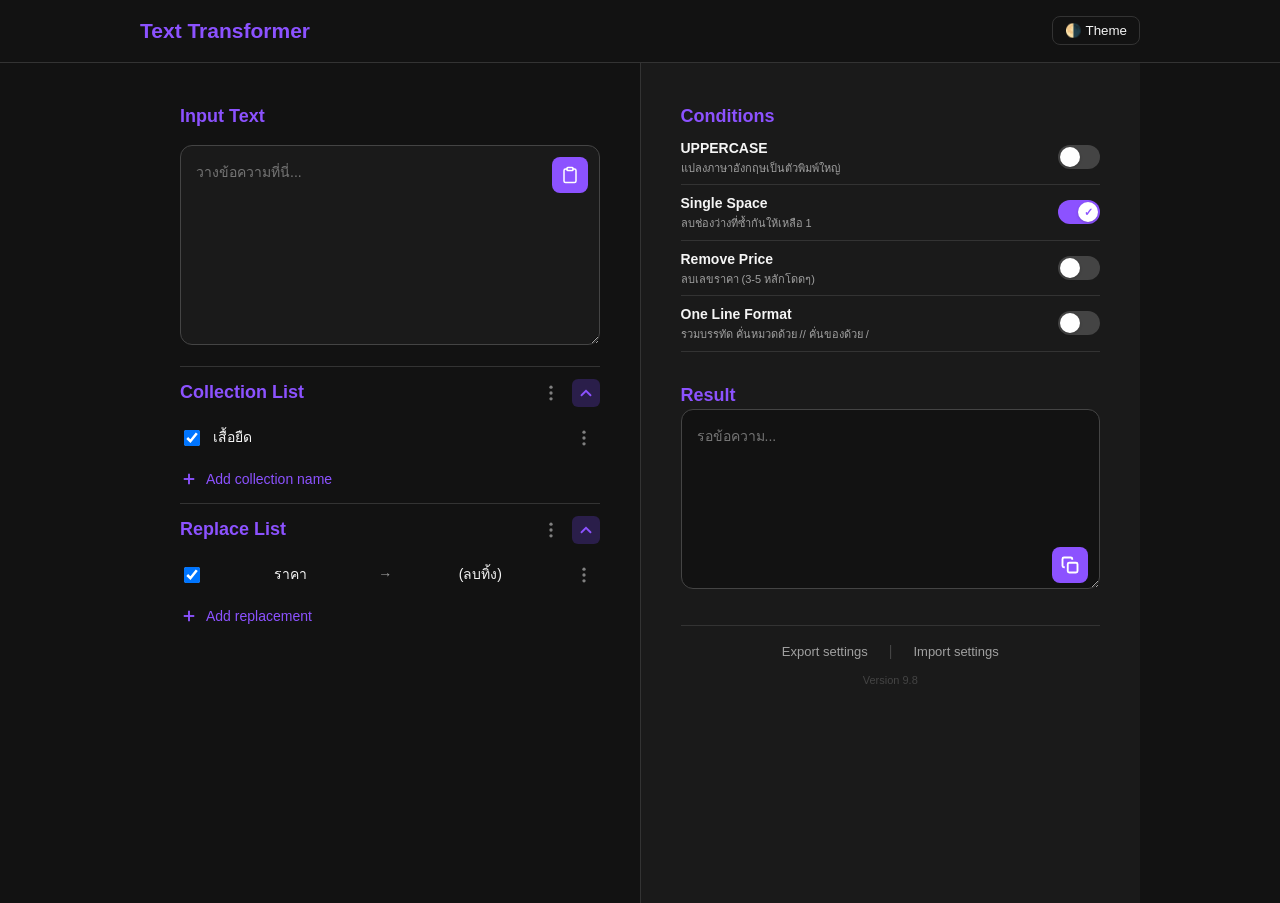
==== commit 702be46b: "Update dashboard.html" ====
--- a/dashboard.html
+++ b/dashboard.html
@@ -3,7 +3,7 @@
 <head>
     <meta charset="UTF-8">
     <meta name="viewport" content="width=device-width, initial-scale=1.0, maximum-scale=1.0, user-scalable=no">
-    <title>Text Transformer V9.7</title>
+    <title>Text Transformer V9.8</title>
     <style>
         /* --- Root & Theme --- */
         :root {
@@ -260,7 +260,7 @@
             <div class="shipping-item">
                 <div class="shipping-text">
                     <div class="shipping-title">One Line Format</div>
-                    <div class="shipping-subtitle">จัดรูปแบบเป็นบรรทัดเดียว คั่นด้วย /</div>
+                    <div class="shipping-subtitle">รวมบรรทัด คั่นหมวดด้วย // คั่นของด้วย /</div>
                 </div>
                 <label class="ios-switch"><input type="checkbox" class="save-state" id="opt_one_line" onchange="processText()"><span class="slider"></span></label>
             </div>
@@ -278,7 +278,7 @@
                 <span style="color:var(--x-border-dark);">|</span>
                 <button class="btn-text" onclick="importData()">Import settings</button>
             </div>
-            <div style="text-align: center; color: var(--x-border-dark); font-size: 1.1rem; margin-top: 1rem;">Version 9.7</div>
+            <div style="text-align: center; color: var(--x-border-dark); font-size: 1.1rem; margin-top: 1rem;">Version 9.8</div>
         </aside>
     </div>
 
@@ -413,18 +413,17 @@
             closeModal(); processText();
         }
 
-        // --- Core Logic V9.7 (Spacebar Support & Simple Price Removal) ---
+        // --- Core Logic V9.8 (Double Slash / Spacebar Support) ---
         function processText() {
             let originalText = document.getElementById('inputText').value;
             let text = originalText;
 
-            // 1. Replace List (ทำเป็นอันดับแรก)
+            // 1. Replace List
             document.querySelectorAll('#replaceInputs .list-item-row').forEach(row => {
                 if (row.querySelector('.list-check').checked) {
                     const from = row.querySelector('.val-from').value;
                     let to = row.querySelector('.val-to').value;
                     
-                    // แปลง (space) เป็นช่องว่างจริง
                     if (to === '(space)') to = ' ';
 
                     if (from) {
@@ -458,17 +457,20 @@
             let isOneLine = document.getElementById('opt_one_line').checked;
             let formattedBlocks = blocks.map(block => {
                 if (block.items.length === 0) return block.colName ? `${block.colName} =` : "";
+                
+                // ถ้ารวมบรรทัด ให้ใช้ / คั่นแต่ละรายการย่อย
                 let itemsStr = isOneLine ? block.items.join(' / ') : block.items.join('\n');
+                
                 return block.colName ? (isOneLine ? `${block.colName} = ${itemsStr}` : `${block.colName} =\n${itemsStr}`) : itemsStr;
             }).filter(str => str !== "");
 
-            let final = isOneLine ? formattedBlocks.join(' / ') : formattedBlocks.join('\n');
-
-            // 4. Conditions (UPPERCASE -> Price -> Clean Space)
+            // ถ้ารวมบรรทัด ให้ใช้ // คั่นระหว่างคอลเลคชัน (หมวดหมู่)
+            let final = isOneLine ? formattedBlocks.join(' // ') : formattedBlocks.join('\n');
+
+            // 4. Conditions
             if (document.getElementById('opt_upper').checked) final = final.toUpperCase();
             
             if (document.getElementById('opt_remove_prices').checked) {
-                // ลบตัวเลข 3-5 หลักที่แยกเป็นอิสระ (ถูกล้อมด้วยช่องว่าง หรือจุดเริ่มต้น/จบประโยค)
                 final = final.replace(/(^|\s)\d{3,5}(\s|$)/g, '$1$2');
             }
 
@@ -476,7 +478,8 @@
                 final = final.replace(/ {2,}/g, ' ');
             }
 
-            document.getElementById('outputText').value = final.replace(/ = \/ /g, ' = ').replace(/ = $/g, ' =').trim();
+            // ทำความสะอาดเครื่องหมายเกิน เผื่อกรณีคอลเลคชันเปล่าๆ ไปเจอเครื่องหมาย // หรือ /
+            document.getElementById('outputText').value = final.replace(/ = \/\/ /g, ' = ').replace(/ = \/ /g, ' = ').replace(/ = $/g, ' =').trim();
             saveSettings();
         }
 
@@ -486,11 +489,11 @@
             settings.layout = { col: document.getElementById('sec-collection').classList.contains('collapsed'), rep: document.getElementById('sec-replace').classList.contains('collapsed') };
             document.querySelectorAll('#replaceInputs .list-item-row').forEach(r => settings.replaceList.push({ f: r.querySelector('.val-from').value, t: r.querySelector('.val-to').value, a: r.querySelector('.list-check').checked }));
             document.querySelectorAll('#collectionInputs .list-item-row').forEach(r => settings.collectionList.push({ f: r.querySelector('.val-from').value, a: r.querySelector('.list-check').checked }));
-            localStorage.setItem('tt_config_v9_7', JSON.stringify(settings));
+            localStorage.setItem('tt_config_v9_8', JSON.stringify(settings));
         }
 
         function loadSettings() {
-            const saved = localStorage.getItem('tt_config_v9_7') || localStorage.getItem('tt_config_v9_6');
+            const saved = localStorage.getItem('tt_config_v9_8') || localStorage.getItem('tt_config_v9_7');
             if (saved) {
                 const config = JSON.parse(saved);
                 for (let id in config.options) if (document.getElementById(id)) document.getElementById(id).checked = config.options[id];
@@ -506,13 +509,13 @@
         }
 
         function exportData() {
-            const encoded = btoa(encodeURIComponent(localStorage.getItem('tt_config_v9_7')));
+            const encoded = btoa(encodeURIComponent(localStorage.getItem('tt_config_v9_8')));
             showSystemModal({ type: 'prompt', title: 'Export', message: 'คัดลอกรหัสนี้ไปใช้ Import:', value: encoded, readonly: true, hideCancel: true });
         }
 
         function importData() {
             showSystemModal({ type: 'prompt', title: 'Import', message: 'วางรหัส Export ที่นี่:', onConfirm: (code) => {
-                try { const decoded = decodeURIComponent(atob(code)); JSON.parse(decoded); localStorage.setItem('tt_config_v9_7', decoded); loadSettings(); } catch(e) {}
+                try { const decoded = decodeURIComponent(atob(code)); JSON.parse(decoded); localStorage.setItem('tt_config_v9_8', decoded); loadSettings(); } catch(e) {}
             }});
         }
 
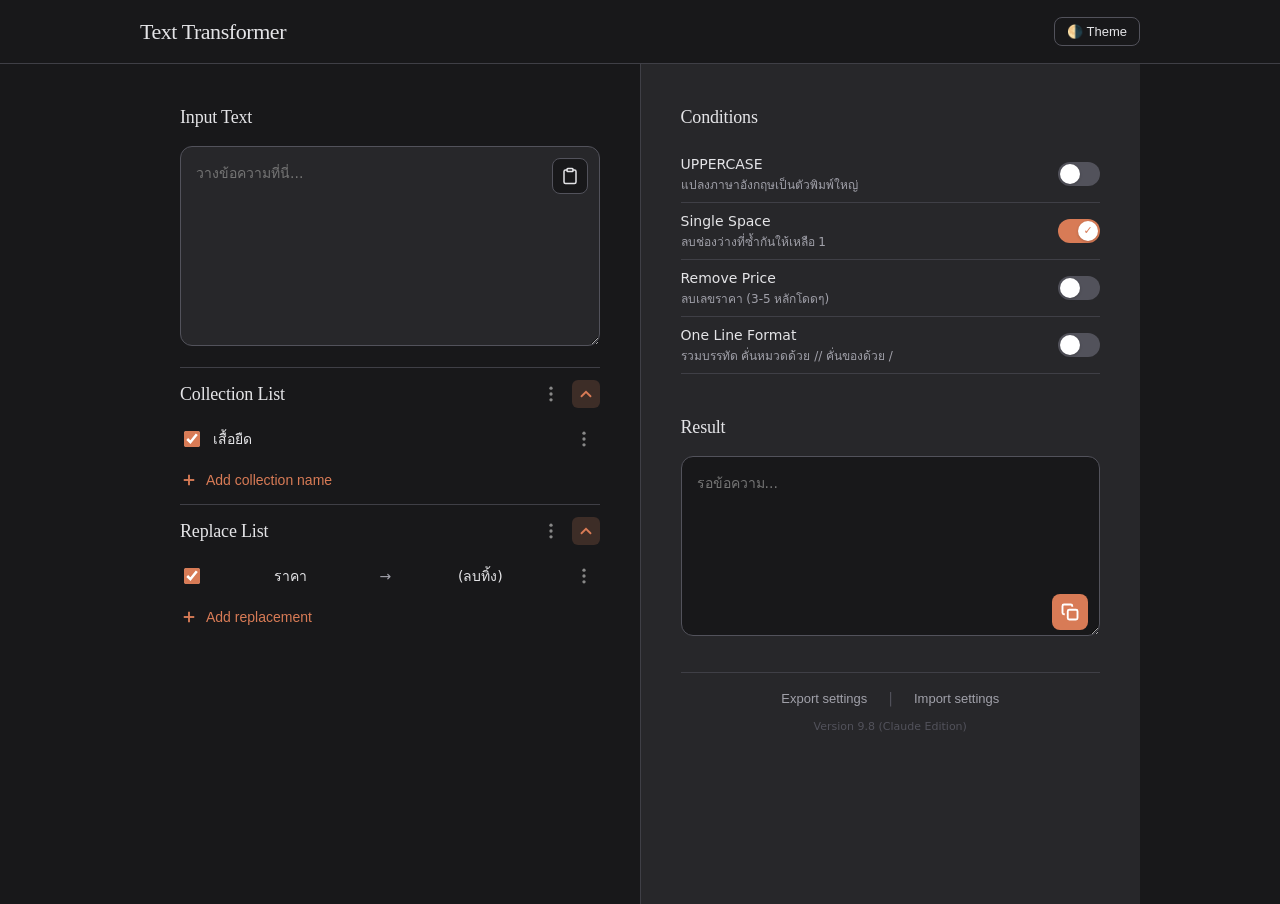
==== commit c0a81e86: "Update dashboard.html" ====
--- a/dashboard.html
+++ b/dashboard.html
@@ -5,30 +5,40 @@
     <meta name="viewport" content="width=device-width, initial-scale=1.0, maximum-scale=1.0, user-scalable=no">
     <title>Text Transformer V9.8</title>
     <style>
-        /* --- Root & Theme --- */
+        /* --- Root & Theme (Claude UI Style) --- */
         :root {
-            --x-bg-main: hsl(0, 0%, 100%);
-            --x-bg-subdued: hsl(0, 0%, 96%); 
-            --x-border: hsl(0, 0%, 87%);
-            --x-border-dark: hsl(0, 0%, 84%);
-            --x-text-main: hsl(0, 0%, 0%);
-            --x-text-subdued: hsl(0, 0%, 44%);
-            --x-primary: #5b00ed; 
-            --x-primary-hover: #4a00c2;
-            --x-primary-light: #F5F6FF;
-            --x-setting-gray: #808080;
-            --x-danger: #D91C1C;
+            /* Claude Light Theme */
+            --x-bg-main: #FAF9F6;
+            --x-bg-subdued: #FFFFFF; 
+            --x-border: #E5E3D8;
+            --x-border-dark: #D4D2C7;
+            --x-text-main: #2D2C28;
+            --x-text-subdued: #76746A;
+            --x-primary: #D97757; /* Claude Terracotta */
+            --x-primary-hover: #C56648;
+            --x-primary-light: #F4EBE6;
+            --x-setting-gray: #888888;
+            --x-danger: #D93B3B;
             --x-radius-base: 8px;
             --x-radius-large: 12px;
-            --x-shadow-base: 0 4px 12px rgba(0, 0, 0, 0.1);
-            --x-shadow-modal: 0 10px 30px rgba(0, 0, 0, 0.2);
-            --x-font-family: -apple-system, BlinkMacSystemFont, "Segoe UI", Roboto, sans-serif;
+            --x-shadow-base: 0 2px 8px rgba(0, 0, 0, 0.04);
+            --x-shadow-modal: 0 10px 30px rgba(0, 0, 0, 0.1);
+            
+            /* Claude Fonts */
+            --x-font-family: "Söhne", ui-sans-serif, system-ui, -apple-system, BlinkMacSystemFont, "Segoe UI", Roboto, "Helvetica Neue", Arial, sans-serif;
+            --x-font-serif: "Tiempos Text", "Tiempos", ui-serif, Georgia, Cambria, "Times New Roman", Times, serif;
         }
 
         [data-theme="dark"] {
-            --x-bg-main: #121212; --x-bg-subdued: #1A1A1A; --x-border: #333333;
-            --x-border-dark: #444444; --x-text-main: #F5F5F5; --x-text-subdued: #A0A0A0;
-            --x-primary: #8C52FF; --x-primary-light: #2A1E4A;
+            /* Claude Dark Theme */
+            --x-bg-main: #18181A;
+            --x-bg-subdued: #27272A;
+            --x-border: #3F3F46;
+            --x-border-dark: #52525B;
+            --x-text-main: #E4E4E7;
+            --x-text-subdued: #A1A1AA;
+            --x-primary: #D87B56; 
+            --x-primary-light: #3D2D27;
         }
 
         html { font-size: 62.5%; }
@@ -46,7 +56,8 @@
         /* Header */
         .top-header { background: var(--x-bg-main); border-bottom: 1px solid var(--x-border); padding: 1.5rem 2rem; position: sticky; top:0; z-index: 1000;}
         .header-content { max-width: 1000px; margin: 0 auto; display: flex; justify-content: space-between; align-items: center; }
-        .header-logo { font-size: 2.1rem; font-weight: bold; color: var(--x-primary); }
+        /* ใช้ฟอนต์แบบ Serif ในส่วนโลโก้เพื่อให้ดูเป็น Claude */
+        .header-logo { font-size: 2.2rem; font-family: var(--x-font-serif); font-weight: 500; color: var(--x-text-main); letter-spacing: -0.02em;}
 
         /* Layout */
         .layout-container { display: flex; flex: 1; width: 100%; max-width: 1000px; margin: 0 auto; align-items: flex-start;}
@@ -57,7 +68,8 @@
         }
 
         /* --- Sections & Collapsible --- */
-        .section-title { font-size: 1.8rem; font-weight: bold; color: var(--x-primary); margin: 0;}
+        /* ใช้ฟอนต์แบบ Serif สำหรับหัวข้อ */
+        .section-title { font-size: 1.8rem; font-family: var(--x-font-serif); font-weight: 500; color: var(--x-text-main); margin: 0; letter-spacing: -0.01em;}
         .collapsible-section { border-top: 1px solid var(--x-border); padding-top: 1rem; margin-top: 1rem; }
         .section-header { display: flex; justify-content: space-between; align-items: center; padding-bottom: 0.5rem; }
         .header-actions { display: flex; gap: 0.5rem; align-items: center; }
@@ -75,9 +87,9 @@
         textarea.final-output { 
             width: 100%; background: var(--x-bg-subdued); border: 1px solid var(--x-border-dark); 
             border-radius: var(--x-radius-large); padding: 1.5rem; padding-bottom: 1.5rem; 
-            font-family: inherit; font-size: 1.4rem; color: var(--x-text-main); resize: vertical; outline: none; box-sizing: border-box; transition: 0.2s;
-        }
-        textarea.final-output:focus { border-color: var(--x-primary); background: var(--x-bg-main); box-shadow: 0 0 0 1px var(--x-primary);}
+            font-family: var(--x-font-family); font-size: 1.4rem; color: var(--x-text-main); resize: vertical; outline: none; box-sizing: border-box; transition: 0.2s;
+        }
+        textarea.final-output:focus { border-color: var(--x-primary); background: var(--x-bg-main); box-shadow: 0 0 0 2px var(--x-primary-light);}
         
         .btn-copy-inline {
             position: absolute; bottom: 1.2rem; right: 1.2rem;
@@ -87,14 +99,15 @@
             cursor: pointer; transition: 0.2s;
         }
         .btn-copy-inline:hover { background: var(--x-primary-hover); }
-        .btn-paste-inline { top: 1.2rem; bottom: auto; }
+        .btn-paste-inline { top: 1.2rem; bottom: auto; background: var(--x-bg-main); border: 1px solid var(--x-border-dark); color: var(--x-text-main); }
+        .btn-paste-inline:hover { background: var(--x-bg-subdued); }
 
         /* --- iOS Toggle Switch --- */
         .shipping-item { display: flex; align-items: center; padding: 0.8rem 0; border-bottom: 1px solid var(--x-border); gap: 1rem; }
         .shipping-item:last-child { border-bottom: none; }
         .shipping-text { flex: 1; }
-        .shipping-title { font-size: 1.4rem; font-weight: 600; color: var(--x-text-main); }
-        .shipping-subtitle { font-size: 1.1rem; color: var(--x-text-subdued); margin-top: 0.1rem;}
+        .shipping-title { font-size: 1.4rem; font-weight: 500; color: var(--x-text-main); }
+        .shipping-subtitle { font-size: 1.2rem; color: var(--x-text-subdued); margin-top: 0.1rem;}
         
         .ios-switch { position: relative; display: inline-block; width: 4.2rem; height: 2.4rem; flex-shrink: 0; }
         .ios-switch input { opacity: 0; width: 0; height: 0; }
@@ -113,7 +126,7 @@
         .list-item-row:last-child { border-bottom: none; }
         .list-info { flex: 1; font-size: 1.4rem; color: var(--x-text-main); width: 100%;}
         .list-info.grid-mode { display: grid; grid-template-columns: 1fr 2rem 1fr; gap: 0.8rem; align-items: center; }
-        .list-pill { font-weight: 500; white-space: nowrap; overflow: hidden; text-overflow: ellipsis; background: transparent; border: none; padding: 0; width: 100%; }
+        .list-pill { font-weight: 400; white-space: nowrap; overflow: hidden; text-overflow: ellipsis; background: transparent; border: none; padding: 0; width: 100%; }
         .list-pill.center-text { text-align: center; }
         .btn-add { width: 100%; text-align: left; background: transparent; border: none; color: var(--x-primary); font-size: 1.4rem; cursor: pointer; padding: 0.8rem 0 0.5rem 0; display: flex; align-items: center; gap: 0.8rem; font-weight: 500; }
         .btn-add svg { stroke-width: 2.5; width: 1.8rem; height: 1.8rem; }
@@ -132,20 +145,23 @@
         .modal-overlay { position: fixed; inset: 0; background: rgba(0,0,0,0.5); z-index: 3000; display: none; align-items: center; justify-content: center; opacity: 0; transition: 0.3s; }
         .modal-overlay.show { display: flex; opacity: 1; }
         .modal-overlay.top-tier { z-index: 4000; } 
-        .modal-content { background: var(--x-bg-main); border-radius: var(--x-radius-large); width: 100%; max-width: 400px; box-shadow: var(--x-shadow-modal); overflow: hidden; transform: translateY(20px); transition: 0.3s; }
-        .modal-header { padding: 2rem; border-bottom: 1px solid var(--x-border); font-size: 1.6rem; font-weight: bold; color: var(--x-text-main); }
+        .modal-content { background: var(--x-bg-main); border-radius: var(--x-radius-large); width: 100%; max-width: 400px; box-shadow: var(--x-shadow-modal); overflow: hidden; transform: translateY(20px); transition: 0.3s; border: 1px solid var(--x-border); }
+        .modal-header { padding: 2rem; border-bottom: 1px solid var(--x-border); font-size: 1.6rem; font-weight: 500; font-family: var(--x-font-serif); color: var(--x-text-main); }
         .modal-body { padding: 2rem; display: flex; flex-direction: column; gap: 1.5rem; }
         .modal-body label { font-size: 1.3rem; color: var(--x-text-subdued); font-weight: 500; margin-bottom: -0.5rem;}
-        .modal-body input { width: 100%; background: transparent; border: 1px solid var(--x-border-dark); padding: 1.2rem; border-radius: var(--x-radius-base); color: var(--x-text-main); font-size: 1.4rem; box-sizing: border-box; }
-        .modal-body input:focus { border-color: var(--x-primary); outline: none; }
+        .modal-body input { width: 100%; background: transparent; border: 1px solid var(--x-border-dark); padding: 1.2rem; border-radius: var(--x-radius-base); color: var(--x-text-main); font-size: 1.4rem; box-sizing: border-box; transition: 0.2s;}
+        .modal-body input:focus { border-color: var(--x-primary); outline: none; box-shadow: 0 0 0 2px var(--x-primary-light);}
         .modal-footer { padding: 1.5rem 2rem; border-top: 1px solid var(--x-border); display: flex; justify-content: flex-end; gap: 1rem; background: var(--x-bg-subdued);}
-        .btn-modal { padding: 1rem 1.6rem; border-radius: var(--x-radius-base); border: 1px solid var(--x-border-dark); background: var(--x-bg-main); color: var(--x-text-main); cursor: pointer; font-size: 1.4rem; font-weight: 500;}
+        .btn-modal { padding: 1rem 1.6rem; border-radius: var(--x-radius-base); border: 1px solid var(--x-border-dark); background: var(--x-bg-main); color: var(--x-text-main); cursor: pointer; font-size: 1.4rem; font-weight: 500; transition: 0.2s;}
+        .btn-modal:hover { background: var(--x-bg-subdued); }
         .btn-modal.save { background: var(--x-primary); color: white; border-color: var(--x-primary); }
+        .btn-modal.save:hover { background: var(--x-primary-hover); }
         .btn-text-btn { background: none; border: none; color: var(--x-primary); font-size: 1.2rem; cursor: pointer; padding: 0; font-weight: 500;}
 
         /* Footer */
         .footer-links { display: flex; gap: 1.5rem; justify-content: center; align-items: center; margin-top: 3rem; padding-top: 1.5rem; border-top: 1px solid var(--x-border); }
-        .btn-text { background: none; border: none; color: var(--x-text-subdued); cursor: pointer; font-size: 1.3rem; }
+        .btn-text { background: none; border: none; color: var(--x-text-subdued); cursor: pointer; font-size: 1.3rem; transition: 0.2s;}
+        .btn-text:hover { color: var(--x-text-main); }
 
         @media (max-width: 800px) {
             .layout-container { flex-direction: column; }
@@ -159,7 +175,7 @@
     <header class="top-header">
         <div class="header-content">
             <div class="header-logo">Text Transformer</div>
-            <button onclick="toggleTheme()" style="background:none; border:1px solid var(--x-border); padding:0.6rem 1.2rem; border-radius:var(--x-radius-base); cursor:pointer; color:inherit; font-weight:500;">🌗 Theme</button>
+            <button onclick="toggleTheme()" style="background:none; border:1px solid var(--x-border-dark); padding:0.6rem 1.2rem; border-radius:var(--x-radius-base); cursor:pointer; color:inherit; font-weight:500; font-size: 1.3rem;">🌗 Theme</button>
         </div>
     </header>
 
@@ -231,7 +247,7 @@
         </main>
 
         <aside class="summary-panel">
-            <h2 class="section-title" style="margin-top:0;">Conditions</h2>
+            <h2 class="section-title" style="margin-top:0; margin-bottom: 1.5rem;">Conditions</h2>
 
             <div class="shipping-item">
                 <div class="shipping-text">
@@ -265,7 +281,7 @@
                 <label class="ios-switch"><input type="checkbox" class="save-state" id="opt_one_line" onchange="processText()"><span class="slider"></span></label>
             </div>
 
-            <h2 class="section-title" style="margin-top:3rem;">Result</h2>
+            <h2 class="section-title" style="margin-top:4rem; margin-bottom: 1.5rem;">Result</h2>
             <div class="output-wrapper" style="margin-bottom: 0;">
                 <textarea id="outputText" class="final-output" style="min-height: 180px; background: var(--x-bg-main);" readonly placeholder="รอข้อความ..."></textarea>
                 <button class="btn-copy-inline" onclick="copyText(this)" title="Copy Result">
@@ -278,7 +294,7 @@
                 <span style="color:var(--x-border-dark);">|</span>
                 <button class="btn-text" onclick="importData()">Import settings</button>
             </div>
-            <div style="text-align: center; color: var(--x-border-dark); font-size: 1.1rem; margin-top: 1rem;">Version 9.8</div>
+            <div style="text-align: center; color: var(--x-border-dark); font-size: 1.1rem; margin-top: 1rem; font-family: var(--x-font-family);">Version 9.8 (Claude Edition)</div>
         </aside>
     </div>
 
@@ -380,7 +396,7 @@
             let infoHtml = mode === 'replace' ? 
                 `<div class="list-info grid-mode"><div class="list-pill center-text rep-from-text">${from}</div><div style="color:var(--x-text-subdued); text-align:center;">→</div><div class="list-pill center-text rep-to-text">${to || '(ลบทิ้ง)'}</div></div>` :
                 `<div class="list-info block-mode"><div class="list-pill left-text rep-from-text">${from}</div></div>`;
-            row.innerHTML = `<input type="checkbox" class="list-check" ${checked ? 'checked' : ''} onchange="processText()" style="width:1.6rem; height:1.6rem;">${infoHtml}<input type="hidden" class="val-from" value="${from}">${mode === 'replace' ? `<input type="hidden" class="val-to" value="${to}">` : ''}<div class="dropdown-container"><button class="option-btn" onclick="toggleDropdown(event, this)"><svg viewBox="0 0 24 24" width="20" height="20" fill="currentColor"><circle cx="12" cy="5" r="2"/><circle cx="12" cy="12" r="2"/><circle cx="12" cy="19" r="2"/></svg></button><div class="dropdown-menu"><div class="dropdown-item edit" onclick="openModal('${mode}', this)">Edit</div><div class="dropdown-item delete" onclick="deleteListRow(this)">Delete</div></div></div>`;
+            row.innerHTML = `<input type="checkbox" class="list-check" ${checked ? 'checked' : ''} onchange="processText()" style="width:1.6rem; height:1.6rem; accent-color: var(--x-primary);"><div style="flex:1;">${infoHtml}</div><input type="hidden" class="val-from" value="${from}">${mode === 'replace' ? `<input type="hidden" class="val-to" value="${to}">` : ''}<div class="dropdown-container"><button class="option-btn" onclick="toggleDropdown(event, this)"><svg viewBox="0 0 24 24" width="20" height="20" fill="currentColor"><circle cx="12" cy="5" r="2"/><circle cx="12" cy="12" r="2"/><circle cx="12" cy="19" r="2"/></svg></button><div class="dropdown-menu"><div class="dropdown-item edit" onclick="openModal('${mode}', this)">Edit</div><div class="dropdown-item delete" onclick="deleteListRow(this)">Delete</div></div></div>`;
             container.appendChild(row);
         }
 
@@ -413,7 +429,7 @@
             closeModal(); processText();
         }
 
-        // --- Core Logic V9.8 (Double Slash / Spacebar Support) ---
+        // --- Core Logic V9.8 ---
         function processText() {
             let originalText = document.getElementById('inputText').value;
             let text = originalText;
@@ -458,13 +474,11 @@
             let formattedBlocks = blocks.map(block => {
                 if (block.items.length === 0) return block.colName ? `${block.colName} =` : "";
                 
-                // ถ้ารวมบรรทัด ให้ใช้ / คั่นแต่ละรายการย่อย
                 let itemsStr = isOneLine ? block.items.join(' / ') : block.items.join('\n');
                 
                 return block.colName ? (isOneLine ? `${block.colName} = ${itemsStr}` : `${block.colName} =\n${itemsStr}`) : itemsStr;
             }).filter(str => str !== "");
 
-            // ถ้ารวมบรรทัด ให้ใช้ // คั่นระหว่างคอลเลคชัน (หมวดหมู่)
             let final = isOneLine ? formattedBlocks.join(' // ') : formattedBlocks.join('\n');
 
             // 4. Conditions
@@ -478,7 +492,6 @@
                 final = final.replace(/ {2,}/g, ' ');
             }
 
-            // ทำความสะอาดเครื่องหมายเกิน เผื่อกรณีคอลเลคชันเปล่าๆ ไปเจอเครื่องหมาย // หรือ /
             document.getElementById('outputText').value = final.replace(/ = \/\/ /g, ' = ').replace(/ = \/ /g, ' = ').replace(/ = $/g, ' =').trim();
             saveSettings();
         }
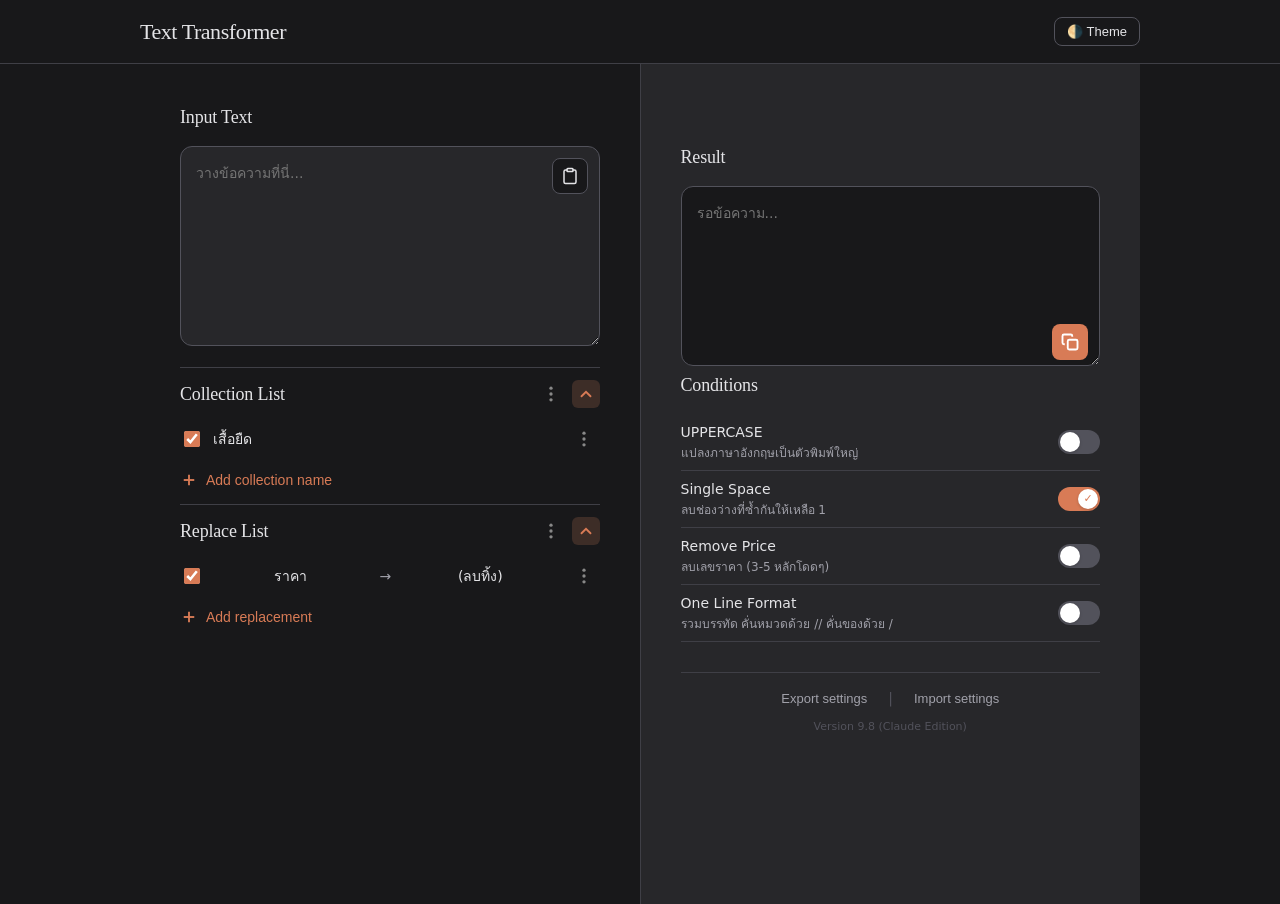
==== commit faa79320: "Update dashboard.html" ====
--- a/dashboard.html
+++ b/dashboard.html
@@ -247,46 +247,46 @@
         </main>
 
         <aside class="summary-panel">
-            <h2 class="section-title" style="margin-top:0; margin-bottom: 1.5rem;">Conditions</h2>
-
-            <div class="shipping-item">
-                <div class="shipping-text">
-                    <div class="shipping-title">UPPERCASE</div>
-                    <div class="shipping-subtitle">แปลงภาษาอังกฤษเป็นตัวพิมพ์ใหญ่</div>
-                </div>
-                <label class="ios-switch"><input type="checkbox" class="save-state" id="opt_upper" onchange="processText()"><span class="slider"></span></label>
-            </div>
-            
-            <div class="shipping-item">
-                <div class="shipping-text">
-                    <div class="shipping-title">Single Space</div>
-                    <div class="shipping-subtitle">ลบช่องว่างที่ซ้ำกันให้เหลือ 1</div>
-                </div>
-                <label class="ios-switch"><input type="checkbox" class="save-state" id="opt_clean_space" onchange="processText()" checked><span class="slider"></span></label>
-            </div>
-            
-            <div class="shipping-item">
-                <div class="shipping-text">
-                    <div class="shipping-title">Remove Price</div>
-                    <div class="shipping-subtitle">ลบเลขราคา (3-5 หลักโดดๆ)</div>
-                </div>
-                <label class="ios-switch"><input type="checkbox" class="save-state" id="opt_remove_prices" onchange="processText()"><span class="slider"></span></label>
-            </div>
-
-            <div class="shipping-item">
-                <div class="shipping-text">
-                    <div class="shipping-title">One Line Format</div>
-                    <div class="shipping-subtitle">รวมบรรทัด คั่นหมวดด้วย // คั่นของด้วย /</div>
-                </div>
-                <label class="ios-switch"><input type="checkbox" class="save-state" id="opt_one_line" onchange="processText()"><span class="slider"></span></label>
-            </div>
-
             <h2 class="section-title" style="margin-top:4rem; margin-bottom: 1.5rem;">Result</h2>
             <div class="output-wrapper" style="margin-bottom: 0;">
                 <textarea id="outputText" class="final-output" style="min-height: 180px; background: var(--x-bg-main);" readonly placeholder="รอข้อความ..."></textarea>
                 <button class="btn-copy-inline" onclick="copyText(this)" title="Copy Result">
                     <svg width="18" height="18" viewBox="0 0 24 24" fill="none" stroke="currentColor" stroke-width="2.5"><rect x="9" y="9" width="13" height="13" rx="2" ry="2"></rect><path d="M5 15H4a2 2 0 0 1-2-2V4a2 2 0 0 1 2-2h9a2 2 0 0 1 2 2v1"></path></svg>
                 </button>
+            </div>
+            
+            <h2 class="section-title" style="margin-top:0; margin-bottom: 1.5rem;">Conditions</h2>
+
+            <div class="shipping-item">
+                <div class="shipping-text">
+                    <div class="shipping-title">UPPERCASE</div>
+                    <div class="shipping-subtitle">แปลงภาษาอังกฤษเป็นตัวพิมพ์ใหญ่</div>
+                </div>
+                <label class="ios-switch"><input type="checkbox" class="save-state" id="opt_upper" onchange="processText()"><span class="slider"></span></label>
+            </div>
+            
+            <div class="shipping-item">
+                <div class="shipping-text">
+                    <div class="shipping-title">Single Space</div>
+                    <div class="shipping-subtitle">ลบช่องว่างที่ซ้ำกันให้เหลือ 1</div>
+                </div>
+                <label class="ios-switch"><input type="checkbox" class="save-state" id="opt_clean_space" onchange="processText()" checked><span class="slider"></span></label>
+            </div>
+            
+            <div class="shipping-item">
+                <div class="shipping-text">
+                    <div class="shipping-title">Remove Price</div>
+                    <div class="shipping-subtitle">ลบเลขราคา (3-5 หลักโดดๆ)</div>
+                </div>
+                <label class="ios-switch"><input type="checkbox" class="save-state" id="opt_remove_prices" onchange="processText()"><span class="slider"></span></label>
+            </div>
+
+            <div class="shipping-item">
+                <div class="shipping-text">
+                    <div class="shipping-title">One Line Format</div>
+                    <div class="shipping-subtitle">รวมบรรทัด คั่นหมวดด้วย // คั่นของด้วย /</div>
+                </div>
+                <label class="ios-switch"><input type="checkbox" class="save-state" id="opt_one_line" onchange="processText()"><span class="slider"></span></label>
             </div>
 
             <div class="footer-links">
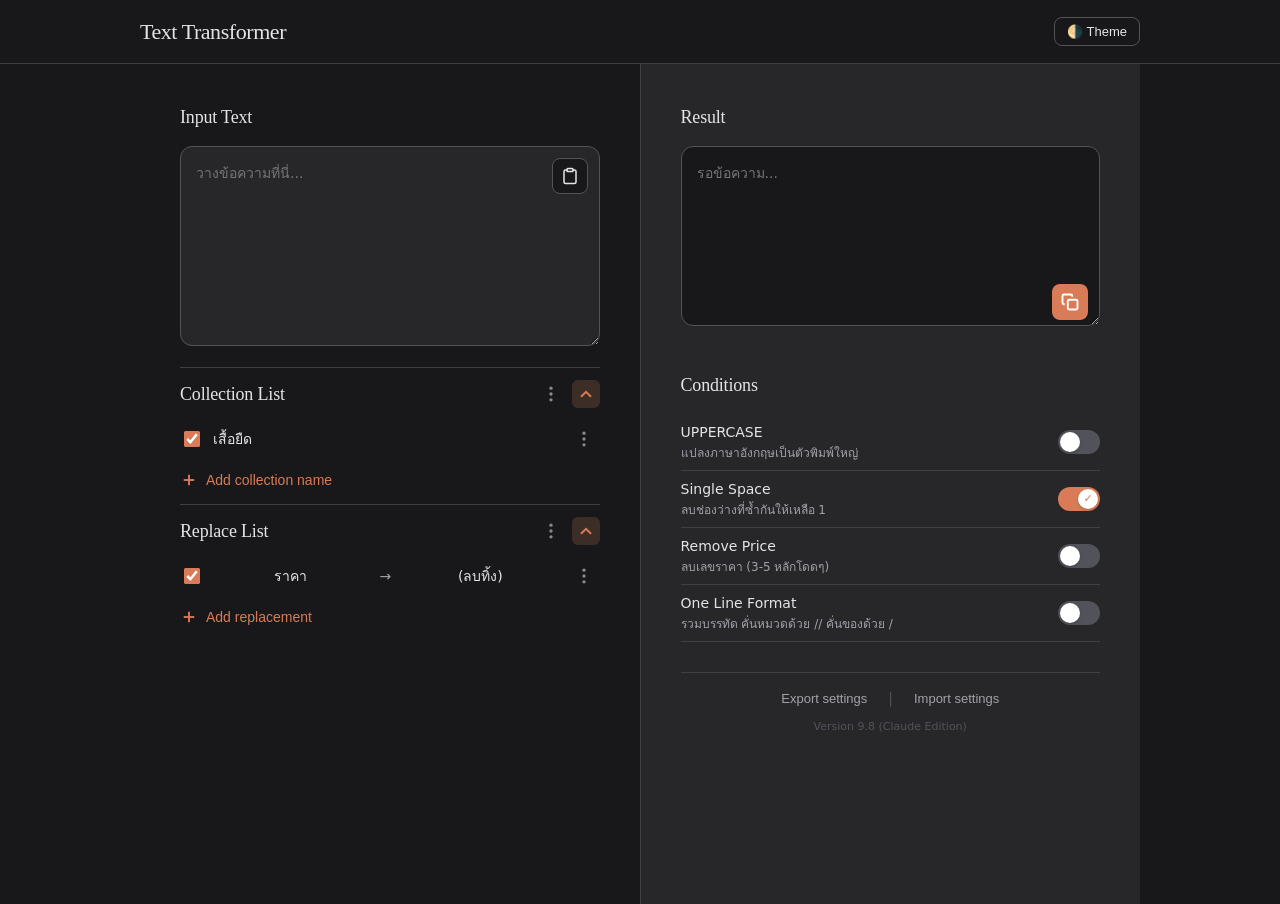
==== commit c6e622bd: "Update dashboard.html" ====
--- a/dashboard.html
+++ b/dashboard.html
@@ -247,7 +247,7 @@
         </main>
 
         <aside class="summary-panel">
-            <h2 class="section-title" style="margin-top:4rem; margin-bottom: 1.5rem;">Result</h2>
+            <h2 class="section-title" style="margin-top:0; margin-bottom: 1.5rem;">Result</h2>
             <div class="output-wrapper" style="margin-bottom: 0;">
                 <textarea id="outputText" class="final-output" style="min-height: 180px; background: var(--x-bg-main);" readonly placeholder="รอข้อความ..."></textarea>
                 <button class="btn-copy-inline" onclick="copyText(this)" title="Copy Result">
@@ -255,7 +255,7 @@
                 </button>
             </div>
             
-            <h2 class="section-title" style="margin-top:0; margin-bottom: 1.5rem;">Conditions</h2>
+            <h2 class="section-title" style="margin-top:4rem; margin-bottom: 1.5rem;">Conditions</h2>
 
             <div class="shipping-item">
                 <div class="shipping-text">
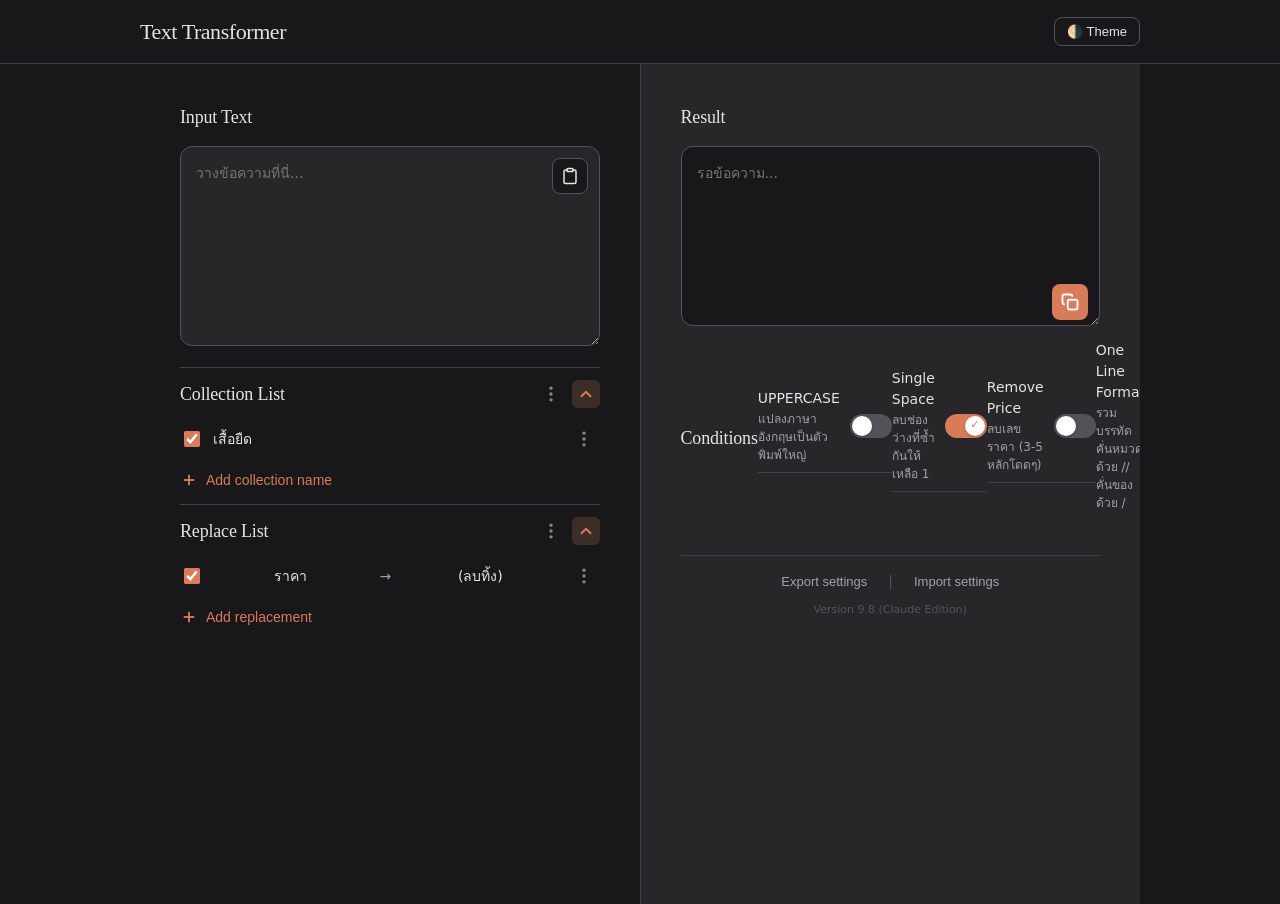
==== commit 1949ee0d: "Update dashboard.html" ====
--- a/dashboard.html
+++ b/dashboard.html
@@ -254,7 +254,7 @@
                     <svg width="18" height="18" viewBox="0 0 24 24" fill="none" stroke="currentColor" stroke-width="2.5"><rect x="9" y="9" width="13" height="13" rx="2" ry="2"></rect><path d="M5 15H4a2 2 0 0 1-2-2V4a2 2 0 0 1 2-2h9a2 2 0 0 1 2 2v1"></path></svg>
                 </button>
             </div>
-            
+            <div class="section-header">
             <h2 class="section-title" style="margin-top:4rem; margin-bottom: 1.5rem;">Conditions</h2>
 
             <div class="shipping-item">
@@ -288,7 +288,7 @@
                 </div>
                 <label class="ios-switch"><input type="checkbox" class="save-state" id="opt_one_line" onchange="processText()"><span class="slider"></span></label>
             </div>
-
+            </div>
             <div class="footer-links">
                 <button class="btn-text" onclick="exportData()">Export settings</button>
                 <span style="color:var(--x-border-dark);">|</span>
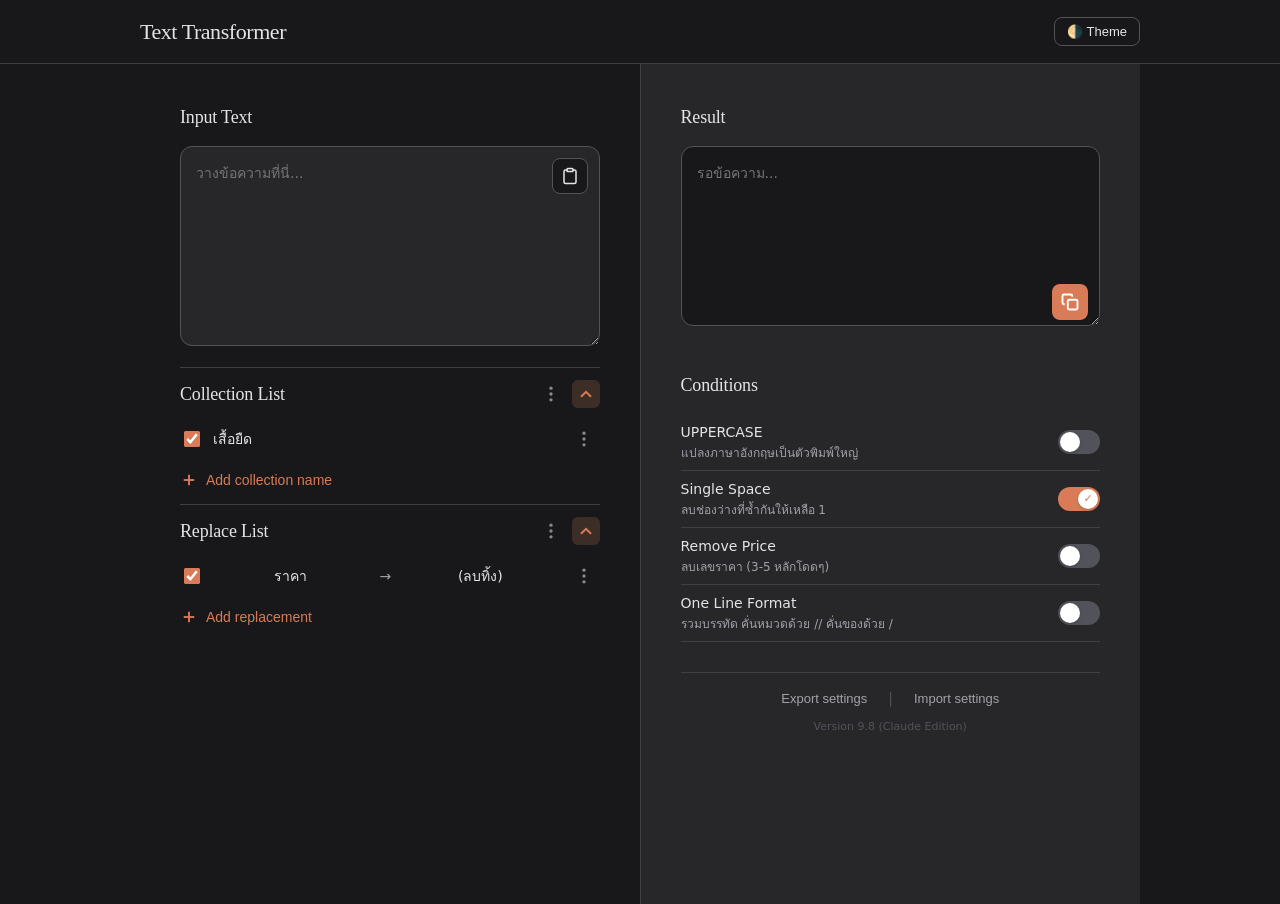
==== commit fc9256ba: "Update dashboard.html" ====
--- a/dashboard.html
+++ b/dashboard.html
@@ -254,7 +254,6 @@
                     <svg width="18" height="18" viewBox="0 0 24 24" fill="none" stroke="currentColor" stroke-width="2.5"><rect x="9" y="9" width="13" height="13" rx="2" ry="2"></rect><path d="M5 15H4a2 2 0 0 1-2-2V4a2 2 0 0 1 2-2h9a2 2 0 0 1 2 2v1"></path></svg>
                 </button>
             </div>
-            <div class="section-header">
             <h2 class="section-title" style="margin-top:4rem; margin-bottom: 1.5rem;">Conditions</h2>
 
             <div class="shipping-item">
@@ -287,7 +286,6 @@
                     <div class="shipping-subtitle">รวมบรรทัด คั่นหมวดด้วย // คั่นของด้วย /</div>
                 </div>
                 <label class="ios-switch"><input type="checkbox" class="save-state" id="opt_one_line" onchange="processText()"><span class="slider"></span></label>
-            </div>
             </div>
             <div class="footer-links">
                 <button class="btn-text" onclick="exportData()">Export settings</button>
